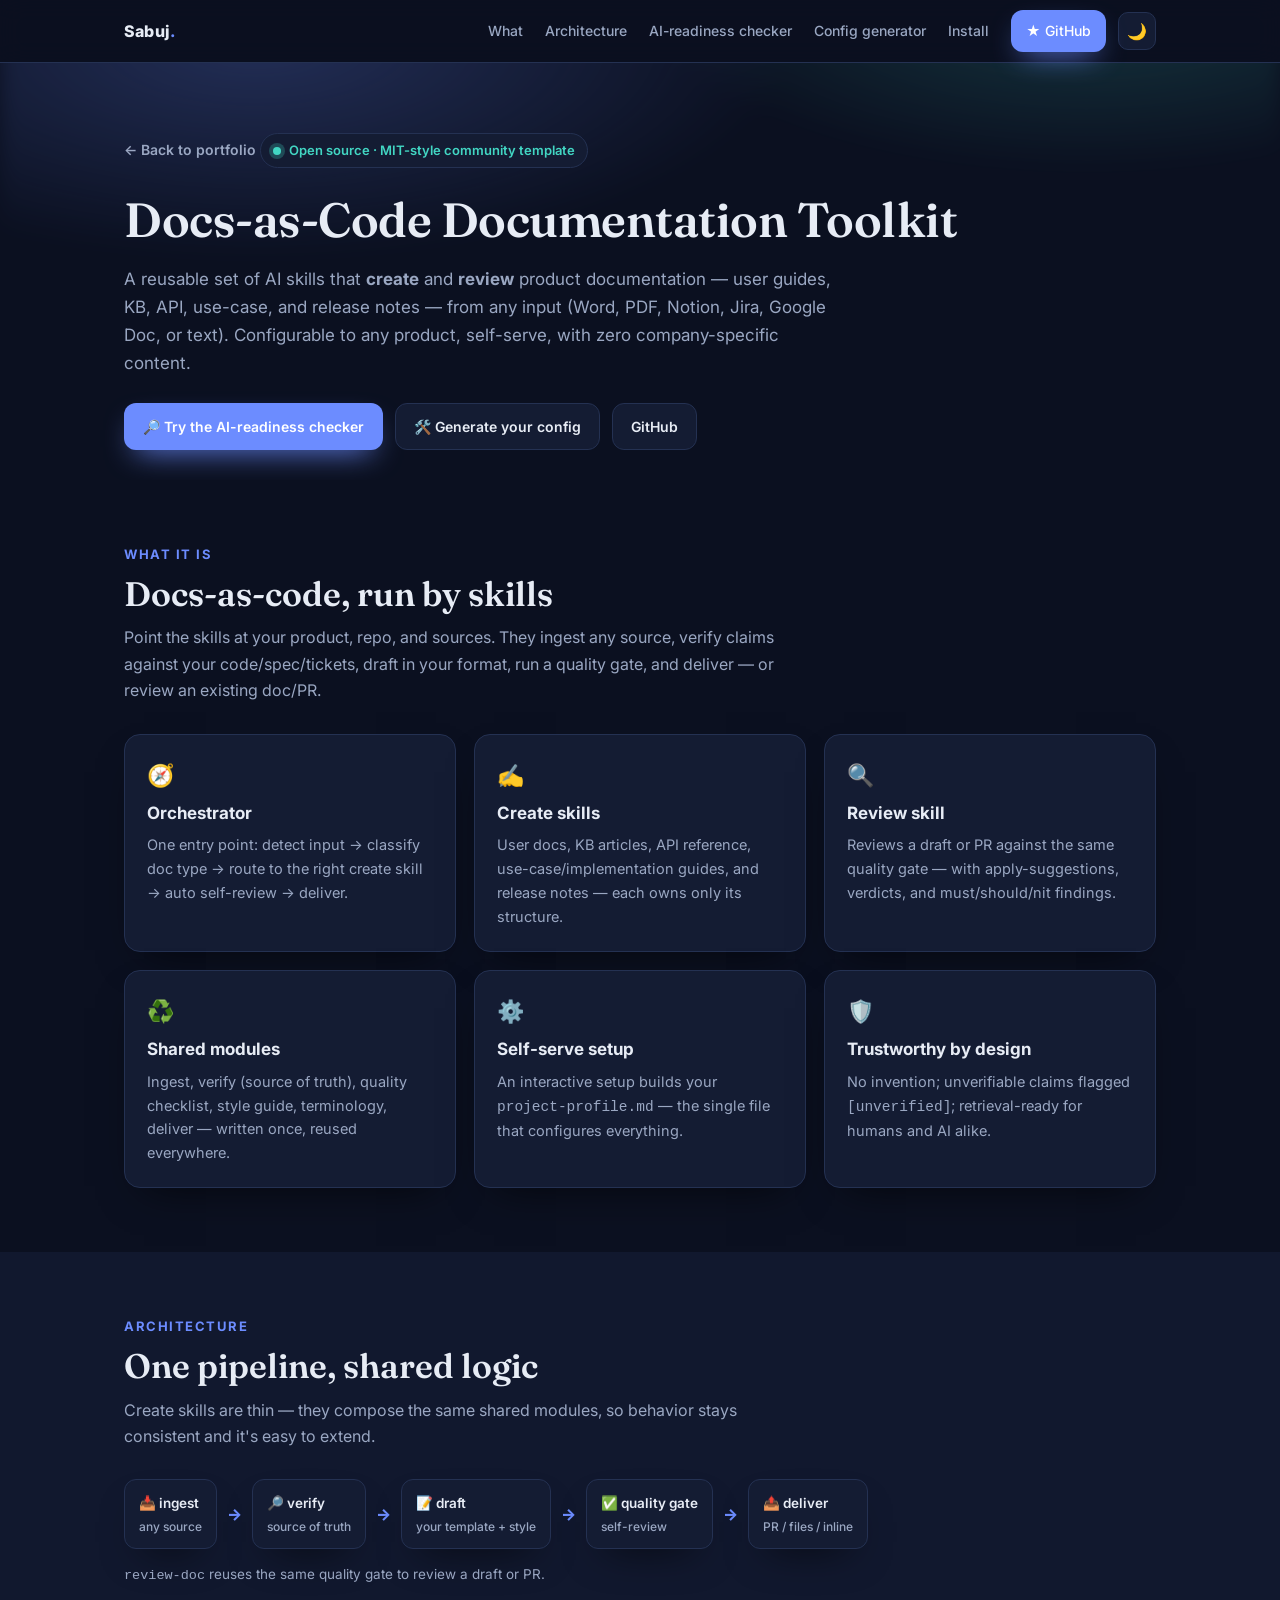
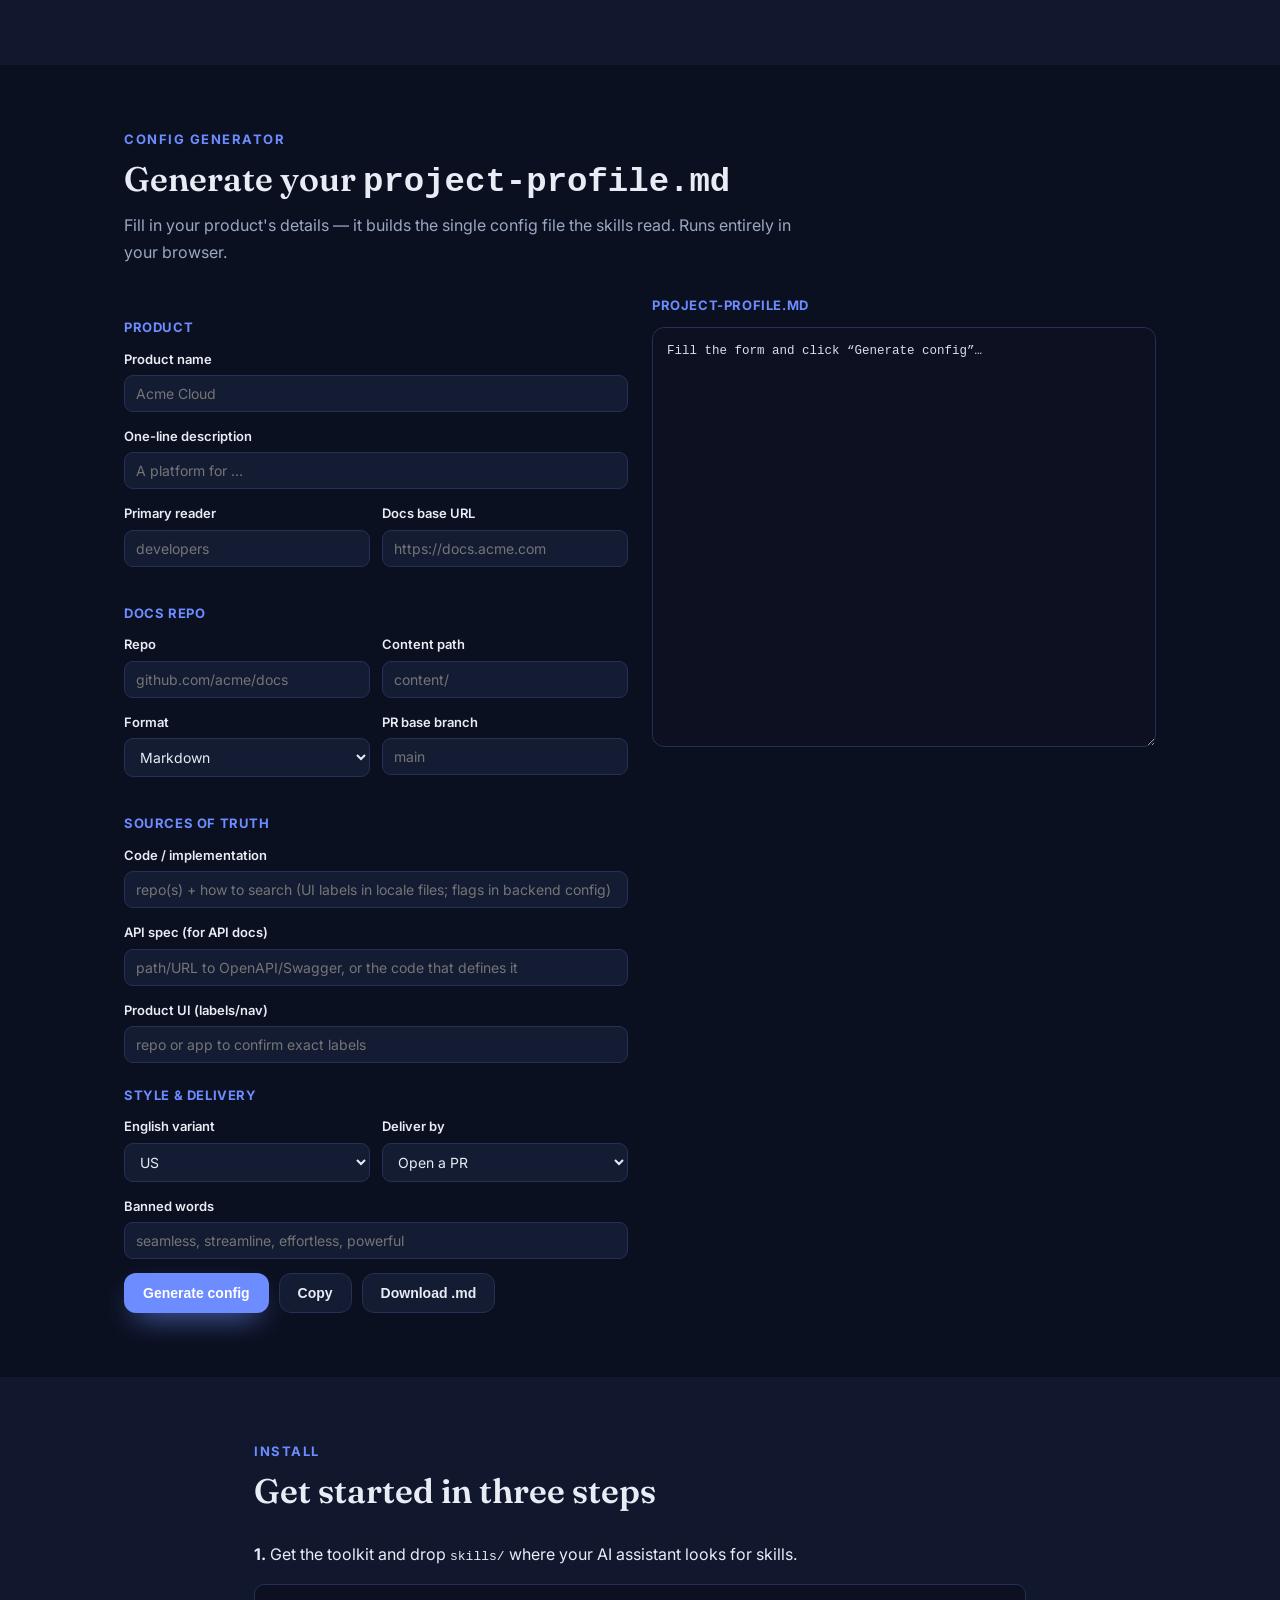
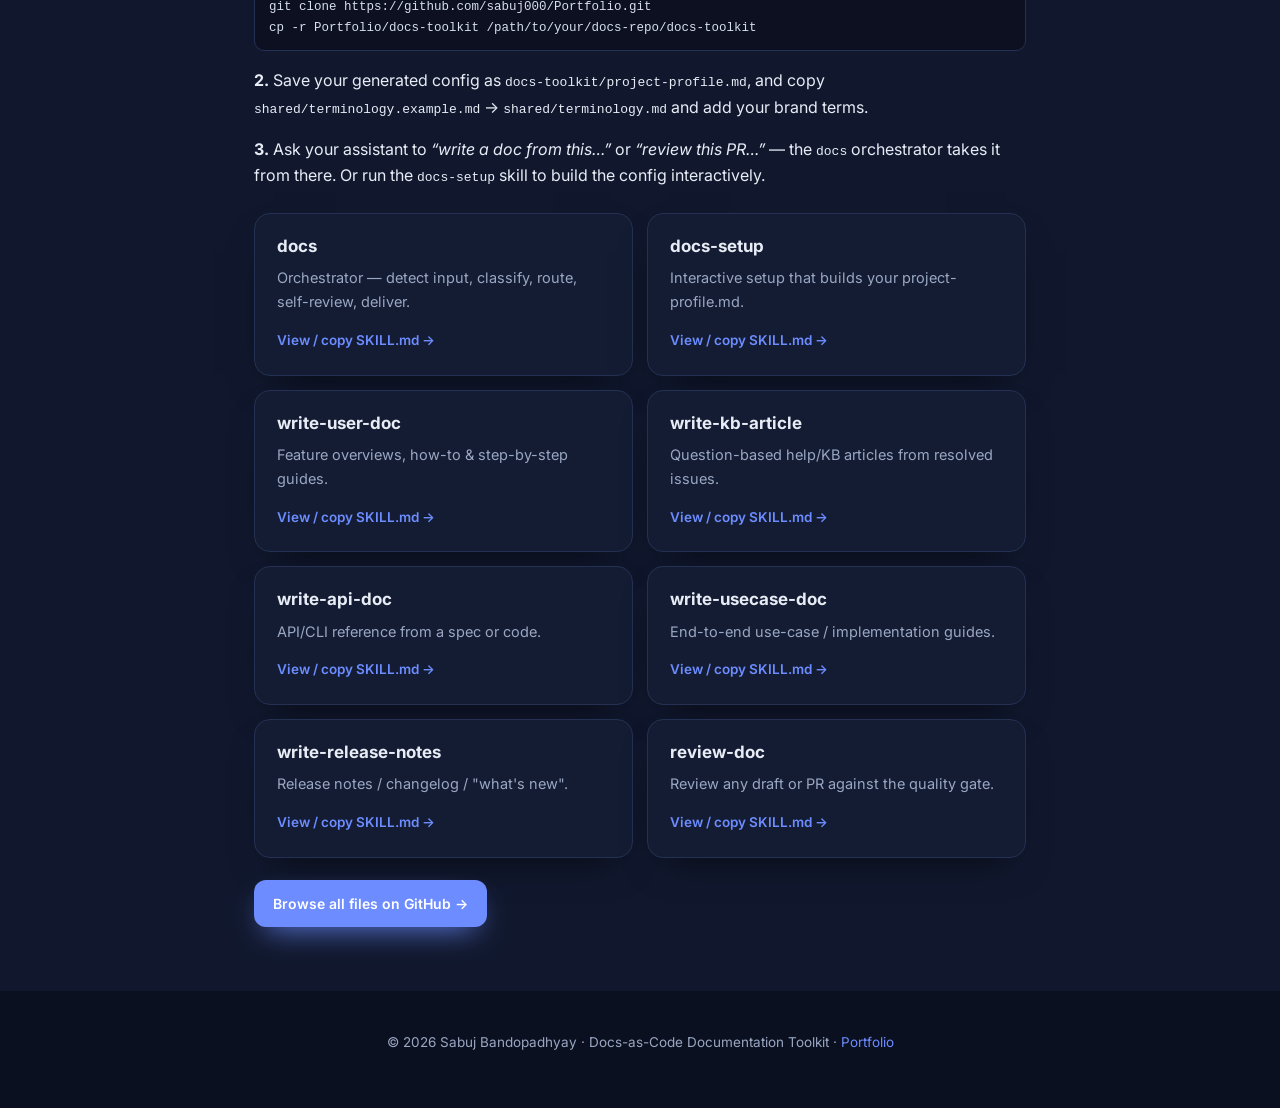
==== docs-toolkit/index.html @ fc9f5def "Add Docs AI-Readiness (AEO) checker to the toolkit New client-side tool (docs-toolkit/aeo-check.html" ====
<!doctype html>
<html lang="en" data-theme="dark">
<head>
<meta charset="utf-8">
<meta name="viewport" content="width=device-width, initial-scale=1">
<title>Docs-as-Code Toolkit</title>
<meta name="description" content="A reusable, self-serve set of AI skills to create and review product documentation from any input. Generate your config and get started.">
<link rel="preconnect" href="https://fonts.googleapis.com">
<link rel="preconnect" href="https://fonts.gstatic.com" crossorigin>
<link href="https://fonts.googleapis.com/css2?family=Inter:wght@400;500;600;700;800&family=Fraunces:opsz,wght@9..144,500;9..144,600&display=swap" rel="stylesheet">
<link rel="stylesheet" href="../styles.css">
<style>
  .tk-hero{padding:70px 0 30px; position:relative; overflow:hidden}
  .flow{display:flex; flex-wrap:wrap; gap:10px; align-items:stretch; margin-top:10px}
  .flow .node{background:var(--card); border:1px solid var(--line); border-radius:12px; padding:12px 14px;
    font-size:13.5px; font-weight:600; color:var(--text); box-shadow:var(--shadow)}
  .flow .node small{display:block; color:var(--muted); font-weight:500; margin-top:2px; font-size:12px}
  .flow .arrow{align-self:center; color:var(--brand); font-weight:800}
  .gen{display:grid; grid-template-columns:1fr 1fr; gap:24px}
  @media(max-width:860px){ .gen{grid-template-columns:1fr} }
  .field{margin-bottom:14px}
  .field label{display:block; font-size:13px; font-weight:600; margin-bottom:5px}
  .field input, .field select, .field textarea{width:100%; background:var(--card); color:var(--text);
    border:1px solid var(--line); border-radius:9px; padding:9px 11px; font-family:inherit; font-size:14px}
  .field input:focus, .field select:focus, .field textarea:focus{outline:none; border-color:var(--brand)}
  .field .hint{color:var(--muted); font-size:12px; margin-top:3px}
  .field-row{display:grid; grid-template-columns:1fr 1fr; gap:12px}
  @media(max-width:560px){ .field-row{grid-template-columns:1fr} }
  .out-wrap{position:sticky; top:78px}
  .out{width:100%; min-height:420px; background:#0c1020; color:#d6deef; border:1px solid var(--line);
    border-radius:12px; padding:14px; font-family:ui-monospace,SFMono-Regular,Menlo,monospace; font-size:12.5px;
    line-height:1.5; white-space:pre; overflow:auto}
  [data-theme="light"] .out{background:#0d1224; color:#e7ecf5}
  .grp-title{font-weight:700; font-size:13px; text-transform:uppercase; letter-spacing:.6px;
    color:var(--brand); margin:22px 0 10px}
  .skill-list{display:grid; grid-template-columns:repeat(2,1fr); gap:14px}
  @media(max-width:760px){ .skill-list{grid-template-columns:1fr} }
  .copyrow{display:flex; gap:10px; flex-wrap:wrap; margin-top:12px}
  pre.code{background:#0c1020; color:#d6deef; border:1px solid var(--line); border-radius:10px;
    padding:12px 14px; overflow:auto; font-size:12.5px}
  .skill-list .card{display:flex; flex-direction:column}
  .skill-list .card .view{margin-top:auto; padding-top:12px}
  .view a{font-weight:600; font-size:13.5px; color:var(--brand); cursor:pointer}
  .sv-overlay{position:fixed; inset:0; z-index:80; display:none; padding:5vh 16px;
    background:color-mix(in srgb,#05070f 62%,transparent); backdrop-filter:blur(6px)}
  .sv-overlay.open{display:block}
  .sv-modal{max-width:820px; margin:0 auto; background:var(--card); border:1px solid var(--line);
    border-radius:16px; box-shadow:var(--shadow); max-height:90vh; display:flex; flex-direction:column; overflow:hidden}
  .sv-top{display:flex; align-items:center; gap:12px; padding:14px 18px; border-bottom:1px solid var(--line)}
  .sv-top h3{margin:0; font-size:16px; flex:1}
  .sv-body{overflow:auto; padding:0}
  .sv-body pre{margin:0; padding:18px; font-family:ui-monospace,SFMono-Regular,Menlo,monospace;
    font-size:12.5px; line-height:1.5; white-space:pre-wrap; color:var(--text)}
  .sv-esc{cursor:pointer; border:1px solid var(--line); background:var(--bg-soft); color:var(--text);
    border-radius:8px; padding:5px 10px; font-size:12px}
</style>
</head>
<body>

<nav>
  <div class="wrap nav-inner">
    <a class="brand" href="../index.html">Sabuj<span>.</span></a>
    <div class="nav-right">
      <div class="nav-links" id="navLinks">
        <a href="#what">What</a>
        <a href="#architecture">Architecture</a>
        <a href="aeo-check.html">AI-readiness checker</a>
        <a href="#generator">Config generator</a>
        <a href="#install">Install</a>
        <a class="cta btn primary" href="https://github.com/sabuj000/Portfolio/tree/main/docs-toolkit" target="_blank" rel="noopener" style="padding:8px 14px">★ GitHub</a>
      </div>
      <button class="toggle" id="themeBtn" aria-label="Toggle theme">🌙</button>
      <button class="toggle hamburger" id="menuBtn" aria-label="Open menu">☰</button>
    </div>
  </div>
</nav>

<header class="tk-hero">
  <div class="hero-glow"></div>
  <div class="wrap hero-inner">
    <a class="back-link" href="../work.html">← Back to portfolio</a>
    <span class="eyebrow"><span class="dot"></span> Open source · MIT-style community template</span>
    <h1 class="name serif" style="font-size:clamp(30px,5vw,48px)">Docs-as-Code Documentation Toolkit</h1>
    <p class="tagline" style="max-width:720px">A reusable set of AI skills that <b>create</b> and <b>review</b> product
      documentation — user guides, KB, API, use-case, and release notes — from any input (Word, PDF, Notion, Jira,
      Google Doc, or text). Configurable to any product, self-serve, with zero company-specific content.</p>
    <div class="cta-row">
      <a class="btn primary" href="aeo-check.html">🔎 Try the AI-readiness checker</a>
      <a class="btn ghost" href="#generator">🛠️ Generate your config</a>
      <a class="btn ghost" href="https://github.com/sabuj000/Portfolio/tree/main/docs-toolkit" target="_blank" rel="noopener">GitHub</a>
    </div>
  </div>
</header>

<!-- WHAT -->
<section id="what">
  <div class="wrap">
    <div class="sec-head reveal"><div class="kicker">What it is</div>
      <h2 class="serif">Docs-as-code, run by skills</h2>
      <p>Point the skills at your product, repo, and sources. They ingest any source, verify claims against your
      code/spec/tickets, draft in your format, run a quality gate, and deliver — or review an existing doc/PR.</p>
    </div>
    <div class="grid g-3">
      <div class="card reveal"><div class="ico">🧭</div><h3>Orchestrator</h3><p>One entry point: detect input → classify doc type → route to the right create skill → auto self-review → deliver.</p></div>
      <div class="card reveal"><div class="ico">✍️</div><h3>Create skills</h3><p>User docs, KB articles, API reference, use-case/implementation guides, and release notes — each owns only its structure.</p></div>
      <div class="card reveal"><div class="ico">🔍</div><h3>Review skill</h3><p>Reviews a draft or PR against the same quality gate — with apply-suggestions, verdicts, and must/should/nit findings.</p></div>
      <div class="card reveal"><div class="ico">♻️</div><h3>Shared modules</h3><p>Ingest, verify (source of truth), quality checklist, style guide, terminology, deliver — written once, reused everywhere.</p></div>
      <div class="card reveal"><div class="ico">⚙️</div><h3>Self-serve setup</h3><p>An interactive setup builds your <code>project-profile.md</code> — the single file that configures everything.</p></div>
      <div class="card reveal"><div class="ico">🛡️</div><h3>Trustworthy by design</h3><p>No invention; unverifiable claims flagged <code>[unverified]</code>; retrieval-ready for humans and AI alike.</p></div>
    </div>
  </div>
</section>

<!-- ARCHITECTURE -->
<section id="architecture" style="background:var(--bg-soft)">
  <div class="wrap">
    <div class="sec-head reveal"><div class="kicker">Architecture</div>
      <h2 class="serif">One pipeline, shared logic</h2>
      <p>Create skills are thin — they compose the same shared modules, so behavior stays consistent and it's easy to extend.</p>
    </div>
    <div class="flow reveal">
      <div class="node">📥 ingest<small>any source</small></div><div class="arrow">→</div>
      <div class="node">🔎 verify<small>source of truth</small></div><div class="arrow">→</div>
      <div class="node">📝 draft<small>your template + style</small></div><div class="arrow">→</div>
      <div class="node">✅ quality gate<small>self-review</small></div><div class="arrow">→</div>
      <div class="node">📤 deliver<small>PR / files / inline</small></div>
    </div>
    <p class="hint" style="color:var(--muted); margin-top:14px; font-size:13.5px"><code>review-doc</code> reuses the same quality gate to review a draft or PR.</p>
  </div>
</section>

<!-- GENERATOR -->
<section id="generator">
  <div class="wrap">
    <div class="sec-head reveal"><div class="kicker">Config generator</div>
      <h2 class="serif">Generate your <code>project-profile.md</code></h2>
      <p>Fill in your product's details — it builds the single config file the skills read. Runs entirely in your browser.</p>
    </div>
    <div class="gen">
      <div class="reveal">
        <div class="grp-title">Product</div>
        <div class="field"><label>Product name</label><input id="f_product" placeholder="Acme Cloud"></div>
        <div class="field"><label>One-line description</label><input id="f_desc" placeholder="A platform for …"></div>
        <div class="field-row">
          <div class="field"><label>Primary reader</label><input id="f_reader" placeholder="developers"></div>
          <div class="field"><label>Docs base URL</label><input id="f_docsurl" placeholder="https://docs.acme.com"></div>
        </div>

        <div class="grp-title">Docs repo</div>
        <div class="field-row">
          <div class="field"><label>Repo</label><input id="f_repo" placeholder="github.com/acme/docs"></div>
          <div class="field"><label>Content path</label><input id="f_content" placeholder="content/"></div>
        </div>
        <div class="field-row">
          <div class="field"><label>Format</label><select id="f_format"><option>Markdown</option><option>MDX</option><option>AsciiDoc</option></select></div>
          <div class="field"><label>PR base branch</label><input id="f_branch" placeholder="main"></div>
        </div>

        <div class="grp-title">Sources of truth</div>
        <div class="field"><label>Code / implementation</label><input id="f_code" placeholder="repo(s) + how to search (UI labels in locale files; flags in backend config)"></div>
        <div class="field"><label>API spec (for API docs)</label><input id="f_spec" placeholder="path/URL to OpenAPI/Swagger, or the code that defines it"></div>
        <div class="field"><label>Product UI (labels/nav)</label><input id="f_ui" placeholder="repo or app to confirm exact labels"></div>

        <div class="grp-title">Style & delivery</div>
        <div class="field-row">
          <div class="field"><label>English variant</label><select id="f_eng"><option>US</option><option>UK</option></select></div>
          <div class="field"><label>Deliver by</label><select id="f_deliver"><option>Open a PR</option><option>Downloadable files</option><option>Inline in chat</option></select></div>
        </div>
        <div class="field"><label>Banned words</label><input id="f_banned" placeholder="seamless, streamline, effortless, powerful"></div>
        <div class="copyrow">
          <button class="btn primary" id="genBtn">Generate config</button>
          <button class="btn ghost" id="copyBtn">Copy</button>
          <button class="btn ghost" id="dlBtn">Download .md</button>
        </div>
      </div>
      <div class="reveal">
        <div class="out-wrap">
          <div class="grp-title" style="margin-top:0">project-profile.md</div>
          <textarea class="out" id="out" spellcheck="false" readonly>Fill the form and click “Generate config”…</textarea>
        </div>
      </div>
    </div>
  </div>
</section>

<!-- INSTALL -->
<section id="install" style="background:var(--bg-soft)">
  <div class="wrap" style="max-width:820px">
    <div class="sec-head reveal"><div class="kicker">Install</div>
      <h2 class="serif">Get started in three steps</h2>
    </div>
    <div class="reveal">
      <p><b>1.</b> Get the toolkit and drop <code>skills/</code> where your AI assistant looks for skills.</p>
      <pre class="code">git clone https://github.com/sabuj000/Portfolio.git
cp -r Portfolio/docs-toolkit /path/to/your/docs-repo/docs-toolkit</pre>
      <p><b>2.</b> Save your generated config as <code>docs-toolkit/project-profile.md</code>, and copy
      <code>shared/terminology.example.md</code> → <code>shared/terminology.md</code> and add your brand terms.</p>
      <p><b>3.</b> Ask your assistant to <i>“write a doc from this…”</i> or <i>“review this PR…”</i> — the
      <code>docs</code> orchestrator takes it from there. Or run the <code>docs-setup</code> skill to build the config interactively.</p>
    </div>
    <div class="skill-list reveal" style="margin-top:24px">
      <div class="card"><h3>docs</h3><p>Orchestrator — detect input, classify, route, self-review, deliver.</p><div class="view"><a data-file="skills/docs/SKILL.md" data-name="docs">View / copy SKILL.md →</a></div></div>
      <div class="card"><h3>docs-setup</h3><p>Interactive setup that builds your project-profile.md.</p><div class="view"><a data-file="setup/SKILL.md" data-name="docs-setup">View / copy SKILL.md →</a></div></div>
      <div class="card"><h3>write-user-doc</h3><p>Feature overviews, how-to & step-by-step guides.</p><div class="view"><a data-file="skills/write-user-doc/SKILL.md" data-name="write-user-doc">View / copy SKILL.md →</a></div></div>
      <div class="card"><h3>write-kb-article</h3><p>Question-based help/KB articles from resolved issues.</p><div class="view"><a data-file="skills/write-kb-article/SKILL.md" data-name="write-kb-article">View / copy SKILL.md →</a></div></div>
      <div class="card"><h3>write-api-doc</h3><p>API/CLI reference from a spec or code.</p><div class="view"><a data-file="skills/write-api-doc/SKILL.md" data-name="write-api-doc">View / copy SKILL.md →</a></div></div>
      <div class="card"><h3>write-usecase-doc</h3><p>End-to-end use-case / implementation guides.</p><div class="view"><a data-file="skills/write-usecase-doc/SKILL.md" data-name="write-usecase-doc">View / copy SKILL.md →</a></div></div>
      <div class="card"><h3>write-release-notes</h3><p>Release notes / changelog / "what's new".</p><div class="view"><a data-file="skills/write-release-notes/SKILL.md" data-name="write-release-notes">View / copy SKILL.md →</a></div></div>
      <div class="card"><h3>review-doc</h3><p>Review any draft or PR against the quality gate.</p><div class="view"><a data-file="skills/review-doc/SKILL.md" data-name="review-doc">View / copy SKILL.md →</a></div></div>
    </div>
    <div class="cta-row reveal" style="margin-top:22px">
      <a class="btn primary" href="https://github.com/sabuj000/Portfolio/tree/main/docs-toolkit" target="_blank" rel="noopener">Browse all files on GitHub →</a>
    </div>
  </div>
</section>

<footer>
  <div class="wrap">© <span id="yr"></span> Sabuj Bandopadhyay · Docs-as-Code Documentation Toolkit · <a href="../index.html">Portfolio</a></div>
</footer>

<div class="sv-overlay" id="svOverlay">
  <div class="sv-modal" role="dialog" aria-label="Skill viewer">
    <div class="sv-top">
      <h3 id="svTitle">SKILL.md</h3>
      <button class="btn ghost" id="svCopy" style="padding:6px 12px">Copy</button>
      <a class="btn ghost" id="svGh" target="_blank" rel="noopener" style="padding:6px 12px">GitHub ↗</a>
      <button class="sv-esc" id="svClose">Esc</button>
    </div>
    <div class="sv-body"><pre id="svBody">Loading…</pre></div>
  </div>
</div>

<script>
  // theme
  const root=document.documentElement, tb=document.getElementById('themeBtn');
  const saved=localStorage.getItem('theme'); if(saved) root.setAttribute('data-theme',saved);
  const setIcon=()=>tb.textContent = root.getAttribute('data-theme')==='dark'?'🌙':'☀️'; setIcon();
  tb.addEventListener('click',()=>{ const t=root.getAttribute('data-theme')==='dark'?'light':'dark';
    root.setAttribute('data-theme',t); localStorage.setItem('theme',t); setIcon(); });
  // mobile menu
  const mb=document.getElementById('menuBtn'), nl=document.getElementById('navLinks');
  mb.addEventListener('click',()=>{ const o=nl.classList.toggle('open'); mb.textContent=o?'✕':'☰'; });
  nl.querySelectorAll('a').forEach(a=>a.addEventListener('click',()=>{ nl.classList.remove('open'); mb.textContent='☰'; }));
  document.getElementById('yr').textContent=new Date().getFullYear();
  // reveal
  const io=new IntersectionObserver(es=>es.forEach(e=>{ if(e.isIntersecting){e.target.classList.add('in'); io.unobserve(e.target);} }),{threshold:.1});
  document.querySelectorAll('.reveal').forEach(el=>io.observe(el));

  // config generator
  const val=id=>document.getElementById(id).value.trim();
  const or=(v,d)=>v?v:d;
  function build(){
    const fmt=val('f_format');
    const compBlock = fmt==='Markdown'
      ? '- **Format:** plain Markdown (no components)\n'
      : '- **Format:** '+fmt+' with components\n- **Frontmatter fields (exact names + format):** `<e.g. title; description; keywords (comma string); draft (bool)>`\n- **Component mapping:** `<Note/Warning/Table/Image/Tabs → your components; fallbacks for review copies>`\n- **Comment syntax:** `<e.g. {/* */}; never HTML comments>`\n';
    return `# Project Profile

## Product & audience
- **Product name:** ${or(val('f_product'),'<Your Product>')}
- **One-line description:** ${or(val('f_desc'),'<...>')}
- **Primary reader:** ${or(val('f_reader'),'<developers | admins | non-technical users>')}
- **Docs base URL:** ${or(val('f_docsurl'),'<https://docs.yourproduct.com>')}

## Docs repository (docs-as-code)
- **Repo:** ${or(val('f_repo'),'<git URL or path>')}  ·  **Content path:** ${or(val('f_content'),'<docs/ or content/>')}
- **Format:** ${fmt}  ·  **PR base branch:** ${or(val('f_branch'),'main')}
- **Link & asset rules:** <how internal links and image paths are written; any build link-allowlist>

## Sources of truth ("second SME")
- **Primary (originates the doc):** <the ticket/spec/SME text supplied per request>
- **Code / implementation:** ${or(val('f_code'),'<repo(s) + how to search them>')}
- **API spec (API docs):** ${or(val('f_spec'),'<OpenAPI/Swagger path or URL, or the code that defines it>')}
- **Product UI (labels/nav):** ${or(val('f_ui'),'<repo or app to confirm exact labels>')}

## Components & frontmatter
${compBlock}
## House style
- **Base style guide:** shared/style-guide.md (Microsoft Writing Style Guide by default)
- **English variant:** ${val('f_eng')}
- **Terminology file:** shared/terminology.md
- **Banned words:** ${or(val('f_banned'),'<seamless, streamline, effortless, powerful>')}

## Delivery
- **Deliver by:** ${val('f_deliver')}
- **PR conventions:** <branch naming, commit format, PR description block>
- **Review model:** <who reviews; what "done" means>

## Guardrails
- Never publish customer names, emails, phone numbers, or record IDs.
- Never put internal ticket IDs, raw ticket quotes, or repo paths in the body.
- Generalize ticket-specific amounts/dates unless they are product constants.
`;
  }
  const out=document.getElementById('out');
  document.getElementById('genBtn').addEventListener('click',()=>{ out.value=build(); out.scrollTop=0; });
  document.getElementById('copyBtn').addEventListener('click',async()=>{
    if(!out.value || out.value.startsWith('Fill the form')) out.value=build();
    try{ await navigator.clipboard.writeText(out.value); const b=document.getElementById('copyBtn'); const t=b.textContent; b.textContent='Copied ✓'; setTimeout(()=>b.textContent=t,1400);}catch(e){}
  });
  document.getElementById('dlBtn').addEventListener('click',()=>{
    if(!out.value || out.value.startsWith('Fill the form')) out.value=build();
    const blob=new Blob([out.value],{type:'text/markdown'}); const a=document.createElement('a');
    a.href=URL.createObjectURL(blob); a.download='project-profile.md'; a.click(); URL.revokeObjectURL(a.href);
  });

  // skill viewer
  const ov=document.getElementById('svOverlay'), svBody=document.getElementById('svBody'),
        svTitle=document.getElementById('svTitle'), svGh=document.getElementById('svGh');
  const GH='https://github.com/sabuj000/Portfolio/blob/main/docs-toolkit/';
  const closeSv=()=>ov.classList.remove('open');
  document.getElementById('svClose').addEventListener('click',closeSv);
  ov.addEventListener('click',e=>{ if(e.target===ov) closeSv(); });
  document.addEventListener('keydown',e=>{ if(e.key==='Escape') closeSv(); });
  document.getElementById('svCopy').addEventListener('click',async()=>{
    try{ await navigator.clipboard.writeText(svBody.textContent); const b=document.getElementById('svCopy');
      const t=b.textContent; b.textContent='Copied ✓'; setTimeout(()=>b.textContent=t,1400);}catch(e){}
  });
  document.querySelectorAll('.view a[data-file]').forEach(a=>{
    a.addEventListener('click',async()=>{
      const file=a.dataset.file, name=a.dataset.name;
      svTitle.textContent=name+' — SKILL.md';
      svGh.href=GH+file;
      svBody.textContent='Loading…';
      ov.classList.add('open');
      try{
        const r=await fetch(file); if(!r.ok) throw 0;
        svBody.textContent=await r.text();
      }catch(e){
        svBody.textContent='Preview can’t load local files here — open the file on GitHub (button above) '
          +'to read and copy it. On the live site this loads inline.';
      }
    });
  });
</script>
</body>
</html>
---- styles.css ----
:root{
  --bg:#0b1020; --bg-soft:#11182e; --card:#141c33;
  --line:#243152; --text:#e7ecf5; --muted:#9aa7c2;
  --brand:#6c8cff; --brand-2:#42d6c3; --accent:#ffb86b;
  --shadow:0 18px 40px -20px rgba(0,0,0,.7);
  --radius:16px; --maxw:1080px;
}
[data-theme="light"]{
  --bg:#f6f8fc; --bg-soft:#eef2f9; --card:#ffffff; --line:#e3e9f2;
  --text:#1a2238; --muted:#5b6b8c; --brand:#3d5afe; --brand-2:#0bb3a0;
  --accent:#e8821b; --shadow:0 18px 40px -24px rgba(40,60,120,.35);
}
*{box-sizing:border-box}
html{scroll-behavior:smooth}
body{
  margin:0; background:var(--bg); color:var(--text);
  font-family:'Inter',-apple-system,BlinkMacSystemFont,'Segoe UI',sans-serif;
  line-height:1.65; -webkit-font-smoothing:antialiased;
}
a{color:var(--brand); text-decoration:none}
a:hover{text-decoration:underline}
.wrap{max-width:var(--maxw); margin:0 auto; padding:0 24px}
h1,h2,h3{line-height:1.2}
.serif{font-family:'Fraunces',Georgia,serif; font-weight:600}

/* NAV */
#progress{position:fixed; top:0; left:0; height:3px; width:0; z-index:60;
  background:linear-gradient(90deg,var(--brand),var(--brand-2)); transition:width .1s linear}
nav{position:sticky; top:0; z-index:50; backdrop-filter:blur(12px);
  background:color-mix(in srgb, var(--bg) 82%, transparent);
  border-bottom:1px solid var(--line)}
.nav-inner{display:flex; align-items:center; justify-content:space-between; height:62px}
.brand{font-weight:800; letter-spacing:.2px; color:var(--text)}
.brand:hover{text-decoration:none}
.brand span{color:var(--brand)}
.nav-right{display:flex; align-items:center; gap:12px}
.nav-links{display:flex; gap:22px; align-items:center}
.nav-links a{color:var(--muted); font-size:14px; font-weight:500; position:relative}
.nav-links a:hover{color:var(--text); text-decoration:none}
.nav-links a.active{color:var(--text)}
.nav-links a:not(.cta).active::after{content:""; position:absolute; left:0; right:0; bottom:-6px;
  height:2px; border-radius:2px; background:var(--brand)}
.toggle{cursor:pointer; border:1px solid var(--line); background:var(--card);
  color:var(--text); width:38px; height:38px; border-radius:10px; font-size:16px;
  display:grid; place-items:center; transition:.2s}
.toggle:hover{border-color:var(--brand)}
.hamburger{display:none}
@media(max-width:820px){
  .hamburger{display:grid}
  .nav-links{position:fixed; top:62px; left:0; right:0; flex-direction:column; gap:0;
    align-items:stretch; background:var(--bg); border-bottom:1px solid var(--line);
    padding:8px 16px 16px; box-shadow:var(--shadow);
    transform:translateY(-12px); opacity:0; pointer-events:none; transition:.22s}
  .nav-links.open{transform:none; opacity:1; pointer-events:auto}
  .nav-links a{padding:13px 6px; font-size:16px; border-bottom:1px solid var(--line)}
  .nav-links a:not(.cta).active::after{display:none}
  .nav-links a.active{color:var(--brand)}
  .nav-links a.cta{margin-top:12px; text-align:center; border-bottom:none}
}

/* HERO */
header.hero{position:relative; overflow:hidden; padding:84px 0 64px}
.hero-glow{position:absolute; inset:-30% 0 auto 0; height:520px; z-index:0;
  background:radial-gradient(60% 60% at 20% 20%, color-mix(in srgb,var(--brand) 38%,transparent), transparent 70%),
             radial-gradient(50% 50% at 85% 10%, color-mix(in srgb,var(--brand-2) 32%,transparent), transparent 70%);
  filter:blur(10px); opacity:.65}
.hero-inner{position:relative; z-index:1}
.eyebrow{display:inline-flex; align-items:center; gap:8px; font-size:13px; font-weight:600;
  color:var(--brand-2); border:1px solid var(--line); background:var(--card);
  padding:6px 12px; border-radius:999px; margin-bottom:18px}
.dot{width:8px;height:8px;border-radius:50%;background:var(--brand-2);box-shadow:0 0 0 4px color-mix(in srgb,var(--brand-2) 25%,transparent)}
h1.name{font-size:clamp(34px,6vw,60px); margin:.1em 0 .15em; letter-spacing:-.5px}
.role{font-size:clamp(17px,2.4vw,22px); color:var(--text); font-weight:600}
.tagline{color:var(--muted); max-width:680px; margin:16px 0 26px; font-size:17px}
.pills{display:flex; flex-wrap:wrap; gap:10px; margin-bottom:26px}
.pill{font-size:13px; color:var(--muted); border:1px solid var(--line);
  background:var(--card); padding:6px 12px; border-radius:999px}
.cta-row{display:flex; flex-wrap:wrap; gap:12px}
.btn{display:inline-flex; align-items:center; gap:8px; padding:11px 18px; border-radius:12px;
  font-weight:600; font-size:14px; border:1px solid var(--line); transition:.2s}
.btn:hover{text-decoration:none; transform:translateY(-2px)}
.btn.primary{background:var(--brand); color:#fff; border-color:transparent;
  box-shadow:0 12px 30px -12px var(--brand)}
.btn.ghost{background:var(--card); color:var(--text)}

/* METRICS */
.metrics{display:grid; grid-template-columns:repeat(5,1fr); gap:14px; margin-top:46px}
.metric{background:var(--card); border:1px solid var(--line); border-radius:var(--radius);
  padding:20px 16px; text-align:center; box-shadow:var(--shadow)}
.metric .num{font-size:clamp(24px,3.4vw,34px); font-weight:800; color:var(--text);
  font-family:'Fraunces',serif}
.metric .lbl{font-size:12.5px; color:var(--muted); margin-top:6px; line-height:1.4}
@media(max-width:860px){ .metrics{grid-template-columns:repeat(2,1fr)} }

/* SECTIONS */
section{padding:64px 0}
.sec-head{margin-bottom:30px}
.kicker{color:var(--brand); font-weight:700; font-size:13px; letter-spacing:1.5px; text-transform:uppercase}
.sec-head h2{font-size:clamp(24px,3.5vw,34px); margin:8px 0 0}
.sec-head p{color:var(--muted); margin:10px 0 0; max-width:680px}
.lead{color:var(--muted); font-size:17px; max-width:760px}

.grid{display:grid; gap:18px}
.g-3{grid-template-columns:repeat(3,1fr)}
.g-2{grid-template-columns:repeat(2,1fr)}
@media(max-width:860px){ .g-3,.g-2{grid-template-columns:1fr} }

.card{background:var(--card); border:1px solid var(--line); border-radius:var(--radius);
  padding:22px; box-shadow:var(--shadow); transition:.25s}
.card:hover{transform:translateY(-4px); border-color:color-mix(in srgb,var(--brand) 50%,var(--line))}
.card .ico{font-size:22px; margin-bottom:10px}
.card h3{font-size:17px; margin:0 0 10px}
.card p{color:var(--muted); margin:0; font-size:14.5px}
.card .stat{color:var(--brand-2); font-weight:700; font-family:'Fraunces',serif}
.card .line{font-size:13.6px; margin:7px 0 0; line-height:1.5}
.card .line b{font-weight:700; letter-spacing:.3px; font-size:11px; text-transform:uppercase;
  display:inline-block; min-width:54px; color:var(--muted)}
.card .prob{color:var(--muted)}
.card .built{color:var(--text)}
.card .roi{color:var(--text)}
.card .roi b{color:var(--brand-2)}
.card .roi span{color:var(--brand-2); font-weight:600}

/* TIMELINE */
.timeline{position:relative; margin-top:10px; padding-left:28px}
.timeline::before{content:""; position:absolute; left:7px; top:6px; bottom:6px; width:2px;
  background:linear-gradient(var(--brand),var(--brand-2))}
.tl-item{position:relative; padding:0 0 26px 10px}
.tl-item::before{content:""; position:absolute; left:-28px; top:5px; width:16px; height:16px;
  border-radius:50%; background:var(--bg); border:3px solid var(--brand)}
.tl-item.cur::before{background:var(--brand); box-shadow:0 0 0 5px color-mix(in srgb,var(--brand) 25%,transparent)}
.tl-role{font-weight:700; font-size:16px}
.tl-meta{color:var(--brand-2); font-size:13px; font-weight:600; margin:2px 0 6px}
.tl-item p{color:var(--muted); margin:0; font-size:14.5px}

/* SKILLS */
.skillset{display:grid; grid-template-columns:repeat(2,1fr); gap:18px}
@media(max-width:860px){ .skillset{grid-template-columns:1fr} }
.skillcard h3{font-size:15px; margin:0 0 12px; color:var(--text)}
.chips{display:flex; flex-wrap:wrap; gap:8px}
.chip{font-size:13px; color:var(--text); background:var(--bg-soft);
  border:1px solid var(--line); padding:6px 11px; border-radius:8px}

/* FEATURED */
.work a.card{display:block; color:inherit}
.work a.card:hover{text-decoration:none}
.work .ext{color:var(--brand); font-size:13px; font-weight:600; margin-top:10px; display:inline-block}

/* CONTACT */
.contact{background:var(--card); border:1px solid var(--line); border-radius:24px;
  padding:44px; text-align:center; box-shadow:var(--shadow)}
.contact h2{font-size:clamp(24px,3.5vw,32px); margin:0 0 10px}
.contact p{color:var(--muted); max-width:520px; margin:0 auto 22px}

footer{padding:40px 0 60px; text-align:center; color:var(--muted); font-size:13.5px}

/* SECTION "READ MORE" LINK */
.more{display:inline-flex; align-items:center; gap:6px; margin-top:22px;
  font-weight:600; font-size:14px; color:var(--brand)}
.more::after{content:"→"; transition:transform .2s}
.more:hover{text-decoration:none}
.more:hover::after{transform:translateX(4px)}

/* DETAIL PAGES */
.detail-hero{position:relative; overflow:hidden; padding:54px 0 18px}
.back-link{display:inline-flex; align-items:center; gap:6px; color:var(--muted);
  font-size:14px; font-weight:600; margin-bottom:18px}
.back-link:hover{color:var(--brand); text-decoration:none}
.detail-hero h1{font-size:clamp(28px,5vw,44px); margin:8px 0 12px; letter-spacing:-.3px}
.detail-hero .lead{font-size:18px}
.detail-section{padding:34px 0 10px}
.prose{max-width:780px}
.prose p{color:var(--muted); font-size:16px; margin:0 0 16px}
.prose h3{font-size:21px; margin:34px 0 12px; color:var(--text)}
.prose h4{font-size:16px; margin:22px 0 6px; color:var(--text)}
.prose ul{color:var(--muted); padding-left:20px; margin:0 0 18px}
.prose li{margin:9px 0}
.prose strong{color:var(--text)}
.prose a{font-weight:600}
.detail-block{background:var(--card); border:1px solid var(--line); border-radius:var(--radius);
  padding:24px 26px; box-shadow:var(--shadow); margin-bottom:18px}
.detail-block h3{margin:0 0 8px; font-size:18px; color:var(--text)}
.detail-block .tag{display:inline-block; font-size:11px; font-weight:700; letter-spacing:.4px;
  text-transform:uppercase; color:var(--brand-2); margin-bottom:8px}
.detail-block p{color:var(--muted); margin:0 0 6px; font-size:15px}
.detail-block .kv{font-size:14.5px; margin:6px 0 0; color:var(--muted)}
.detail-block .kv b{color:var(--muted); text-transform:uppercase; font-size:11px;
  letter-spacing:.3px; display:inline-block; min-width:62px}
.detail-block .kv.roi span{color:var(--brand-2); font-weight:600}
.page-nav{display:flex; flex-wrap:wrap; gap:12px; justify-content:space-between;
  border-top:1px solid var(--line); margin-top:40px; padding-top:24px}

/* VIDEO GALLERY */
.video-grid{display:grid; grid-template-columns:repeat(2,1fr); gap:18px}
@media(max-width:760px){ .video-grid{grid-template-columns:1fr} }
.video-card{background:var(--card); border:1px solid var(--line); border-radius:var(--radius);
  overflow:hidden; box-shadow:var(--shadow)}
.video-embed{position:relative; width:100%; aspect-ratio:16/9; background:var(--bg-soft)}
.video-embed iframe{position:absolute; inset:0; width:100%; height:100%; border:0}
.video-meta{padding:14px 16px}
.video-meta h3{font-size:15px; margin:0 0 5px; color:var(--text)}
.video-meta a{font-size:13px; font-weight:600}

/* SEARCH */
.search-overlay{position:fixed; inset:0; z-index:80; display:none; padding:0 16px;
  background:color-mix(in srgb, #05070f 60%, transparent); backdrop-filter:blur(6px)}
.search-overlay.open{display:block}
.search-modal{max-width:640px; margin:9vh auto 0; background:var(--card); border:1px solid var(--line);
  border-radius:16px; box-shadow:var(--shadow); overflow:hidden}
.search-top{display:flex; align-items:center; gap:10px; padding:15px 18px; border-bottom:1px solid var(--line)}
.search-top .si{font-size:18px; color:var(--muted)}
.search-input{flex:1; background:transparent; border:0; outline:0; color:var(--text);
  font-size:17px; font-family:inherit}
.search-input::placeholder{color:var(--muted)}
.search-esc{font-size:11px; color:var(--muted); border:1px solid var(--line); border-radius:6px;
  padding:3px 7px; white-space:nowrap}
.search-results{max-height:62vh; overflow:auto; padding:8px}
.search-result{display:block; padding:11px 14px; border-radius:10px; color:inherit; cursor:pointer}
.search-result:hover, .search-result.sel{background:var(--bg-soft); text-decoration:none}
.search-result .r-page{font-size:10.5px; text-transform:uppercase; letter-spacing:.5px;
  color:var(--brand-2); font-weight:700}
.search-result .r-title{font-weight:600; font-size:15px; color:var(--text); margin:2px 0}
.search-result .r-snip{font-size:13px; color:var(--muted); line-height:1.45}
.search-empty{padding:26px 18px; text-align:center; color:var(--muted); font-size:14px}
.search-foot{padding:10px 16px; border-top:1px solid var(--line); font-size:12px; color:var(--muted);
  display:flex; gap:14px; flex-wrap:wrap}
.search-foot kbd{background:var(--bg-soft); border:1px solid var(--line); border-radius:5px;
  padding:1px 6px; font-size:11px; font-family:inherit}

/* reveal */
.reveal{opacity:0; transform:translateY(22px); transition:.7s cubic-bezier(.2,.7,.2,1)}
.reveal.in{opacity:1; transform:none}
@media (prefers-reduced-motion: reduce){ .reveal{opacity:1; transform:none; transition:none} html{scroll-behavior:auto} }
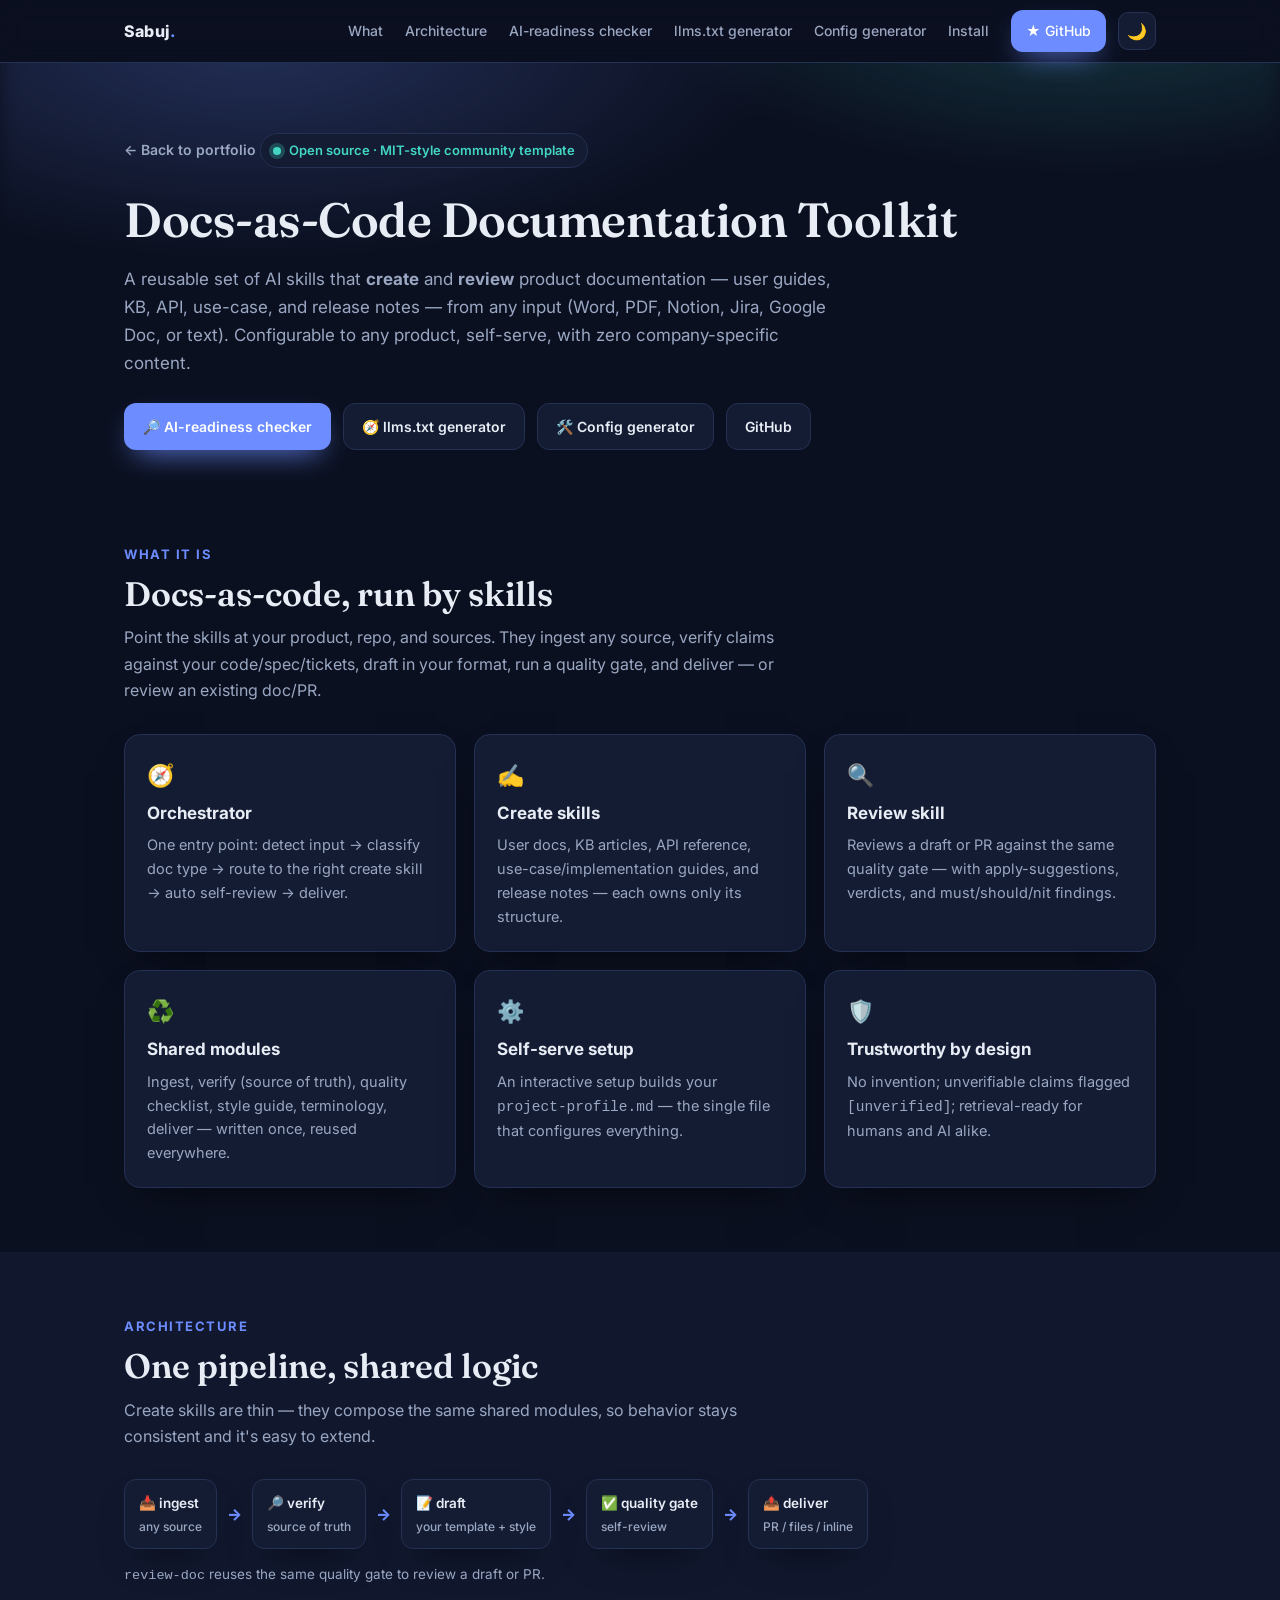
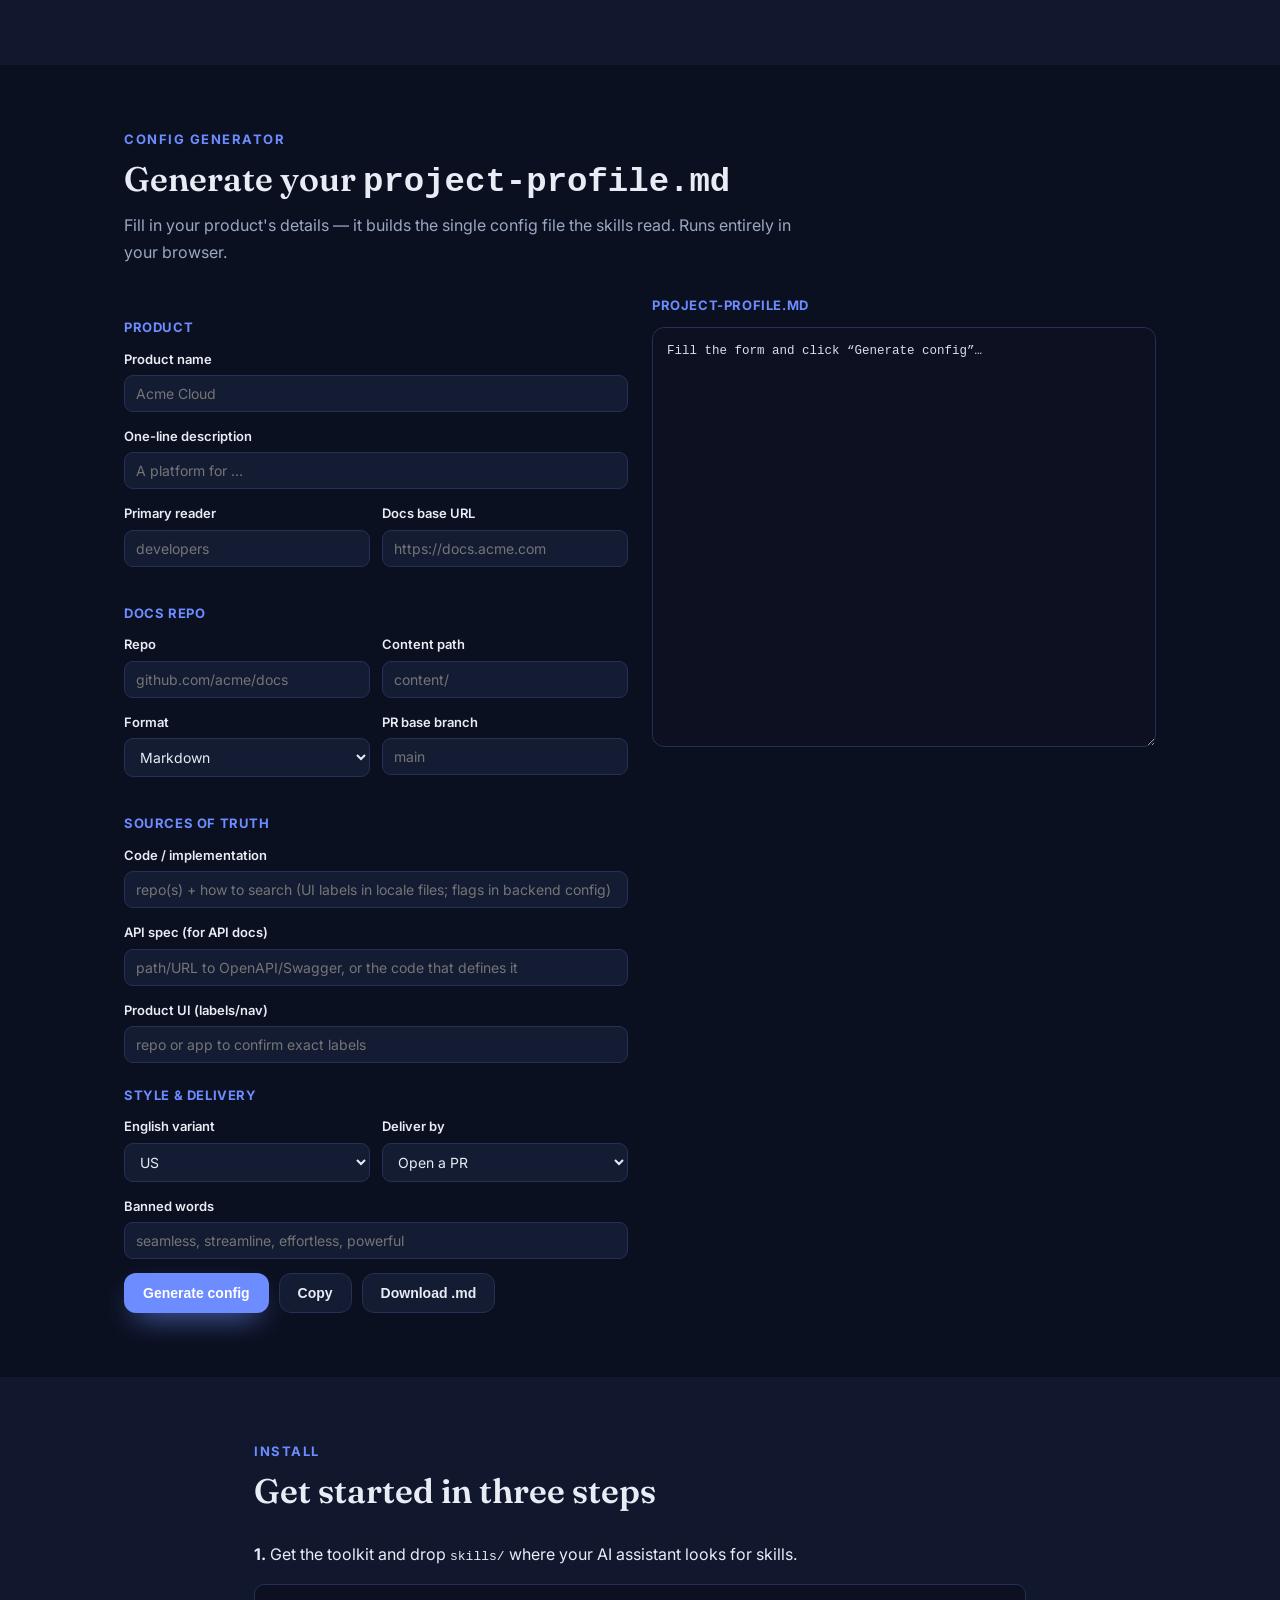
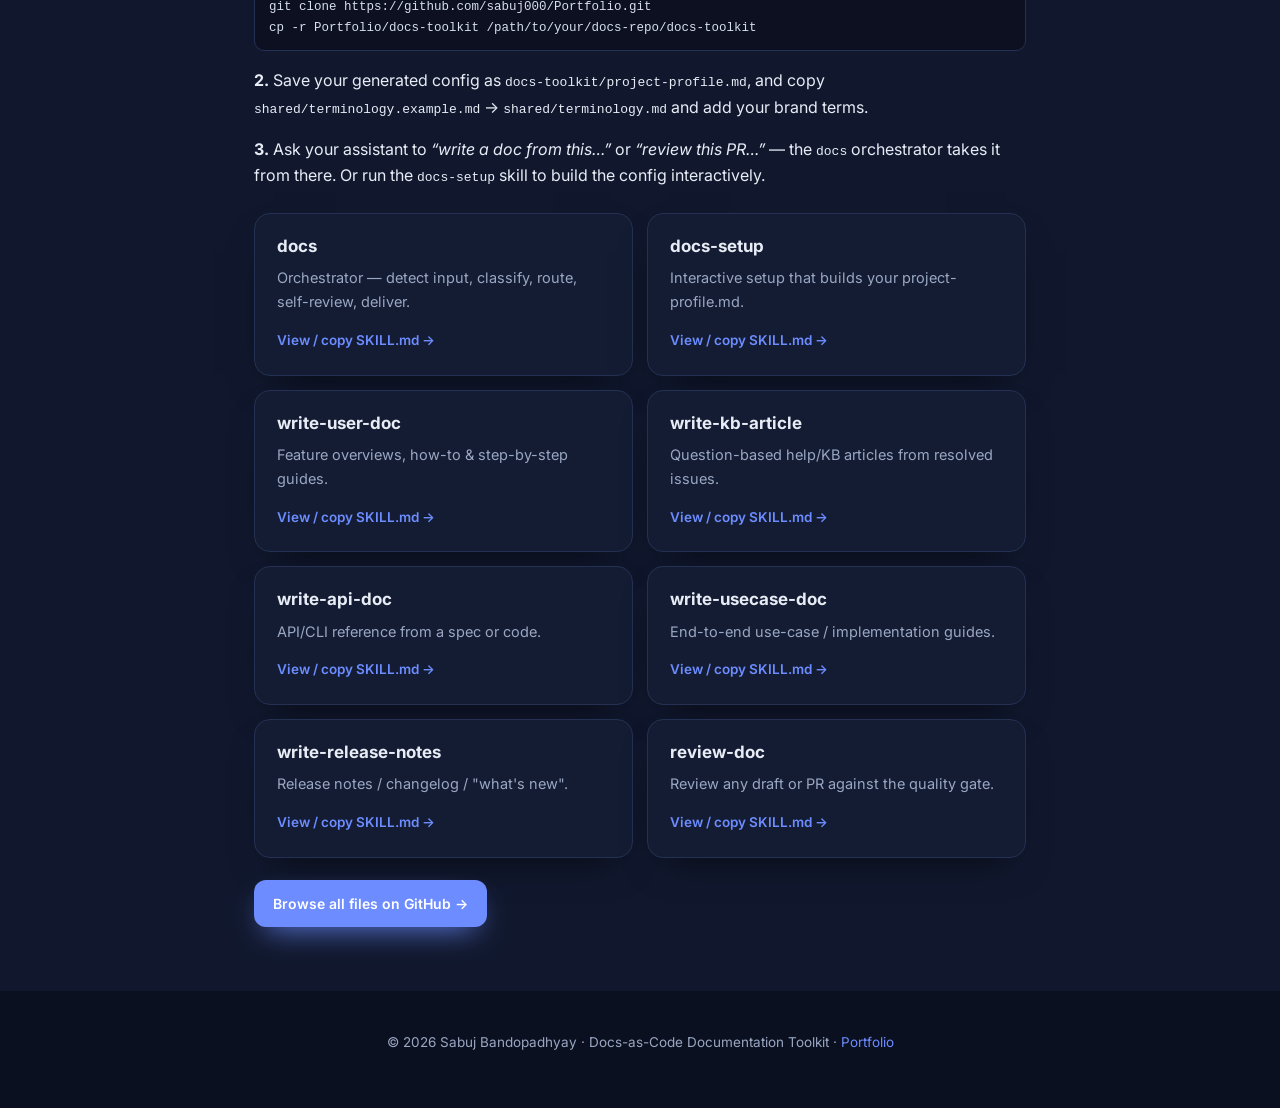
==== commit 0896a629: "Add llms.txt generator tool to the toolkit New client-side docs-toolkit/llms-generator.html: build a" ====
--- a/docs-toolkit/index.html
+++ b/docs-toolkit/index.html
@@ -65,6 +65,7 @@
         <a href="#what">What</a>
         <a href="#architecture">Architecture</a>
         <a href="aeo-check.html">AI-readiness checker</a>
+        <a href="llms-generator.html">llms.txt generator</a>
         <a href="#generator">Config generator</a>
         <a href="#install">Install</a>
         <a class="cta btn primary" href="https://github.com/sabuj000/Portfolio/tree/main/docs-toolkit" target="_blank" rel="noopener" style="padding:8px 14px">★ GitHub</a>
@@ -85,8 +86,9 @@
       documentation — user guides, KB, API, use-case, and release notes — from any input (Word, PDF, Notion, Jira,
       Google Doc, or text). Configurable to any product, self-serve, with zero company-specific content.</p>
     <div class="cta-row">
-      <a class="btn primary" href="aeo-check.html">🔎 Try the AI-readiness checker</a>
-      <a class="btn ghost" href="#generator">🛠️ Generate your config</a>
+      <a class="btn primary" href="aeo-check.html">🔎 AI-readiness checker</a>
+      <a class="btn ghost" href="llms-generator.html">🧭 llms.txt generator</a>
+      <a class="btn ghost" href="#generator">🛠️ Config generator</a>
       <a class="btn ghost" href="https://github.com/sabuj000/Portfolio/tree/main/docs-toolkit" target="_blank" rel="noopener">GitHub</a>
     </div>
   </div>
@@ -275,6 +277,12 @@
 
 ## Components & frontmatter
 ${compBlock}
+## Metadata for AI (precision + personalization)
+- **Frontmatter metadata fields to require:** description, type (concept/how-to/reference/tutorial), product, version, audience, keywords
+- **Structured data (schema):** <JSON-LD supported? which types: TechArticle / HowTo / FAQPage / APIReference>
+- **Personalization tags:** <audience/persona, sdk/language, plan/tier, region/locale>
+- **AI outputs (optional):** <publish llms.txt and/or .md versions of pages? where>
+
 ## House style
 - **Base style guide:** shared/style-guide.md (Microsoft Writing Style Guide by default)
 - **English variant:** ${val('f_eng')}
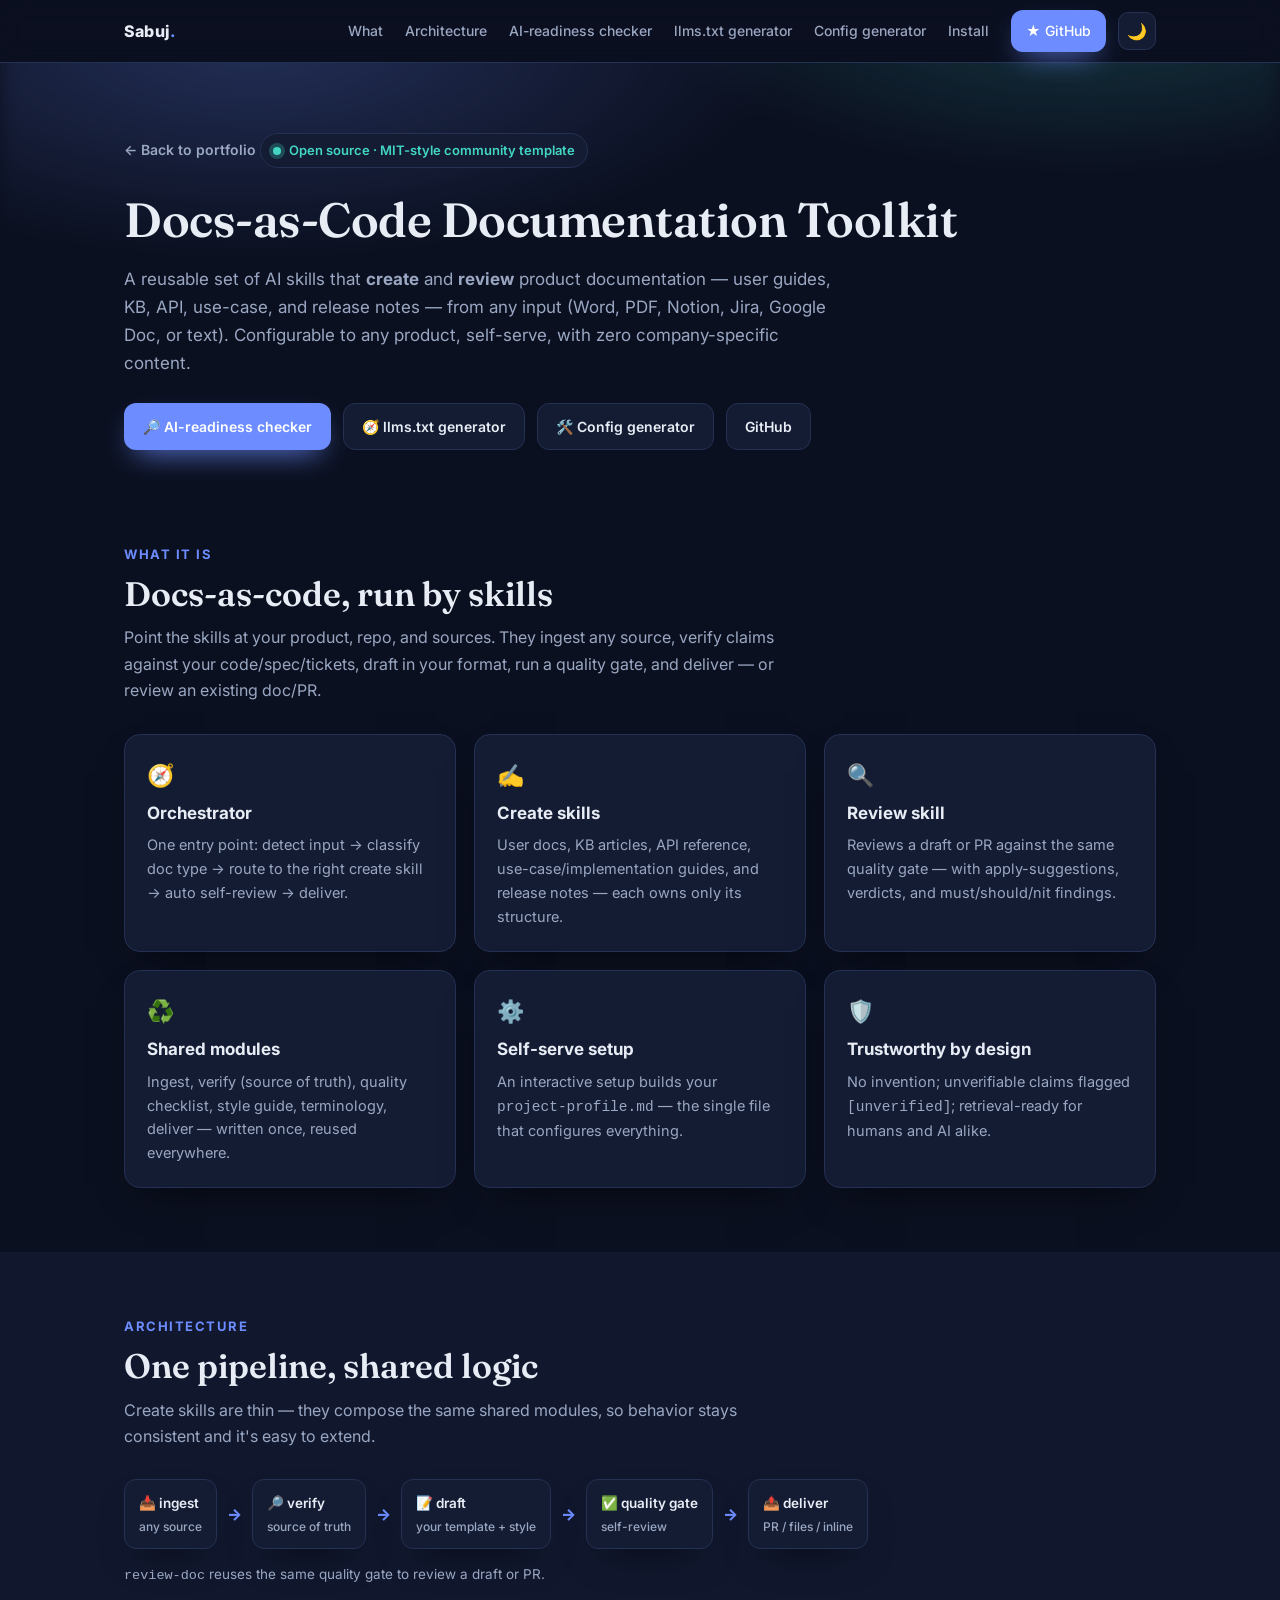
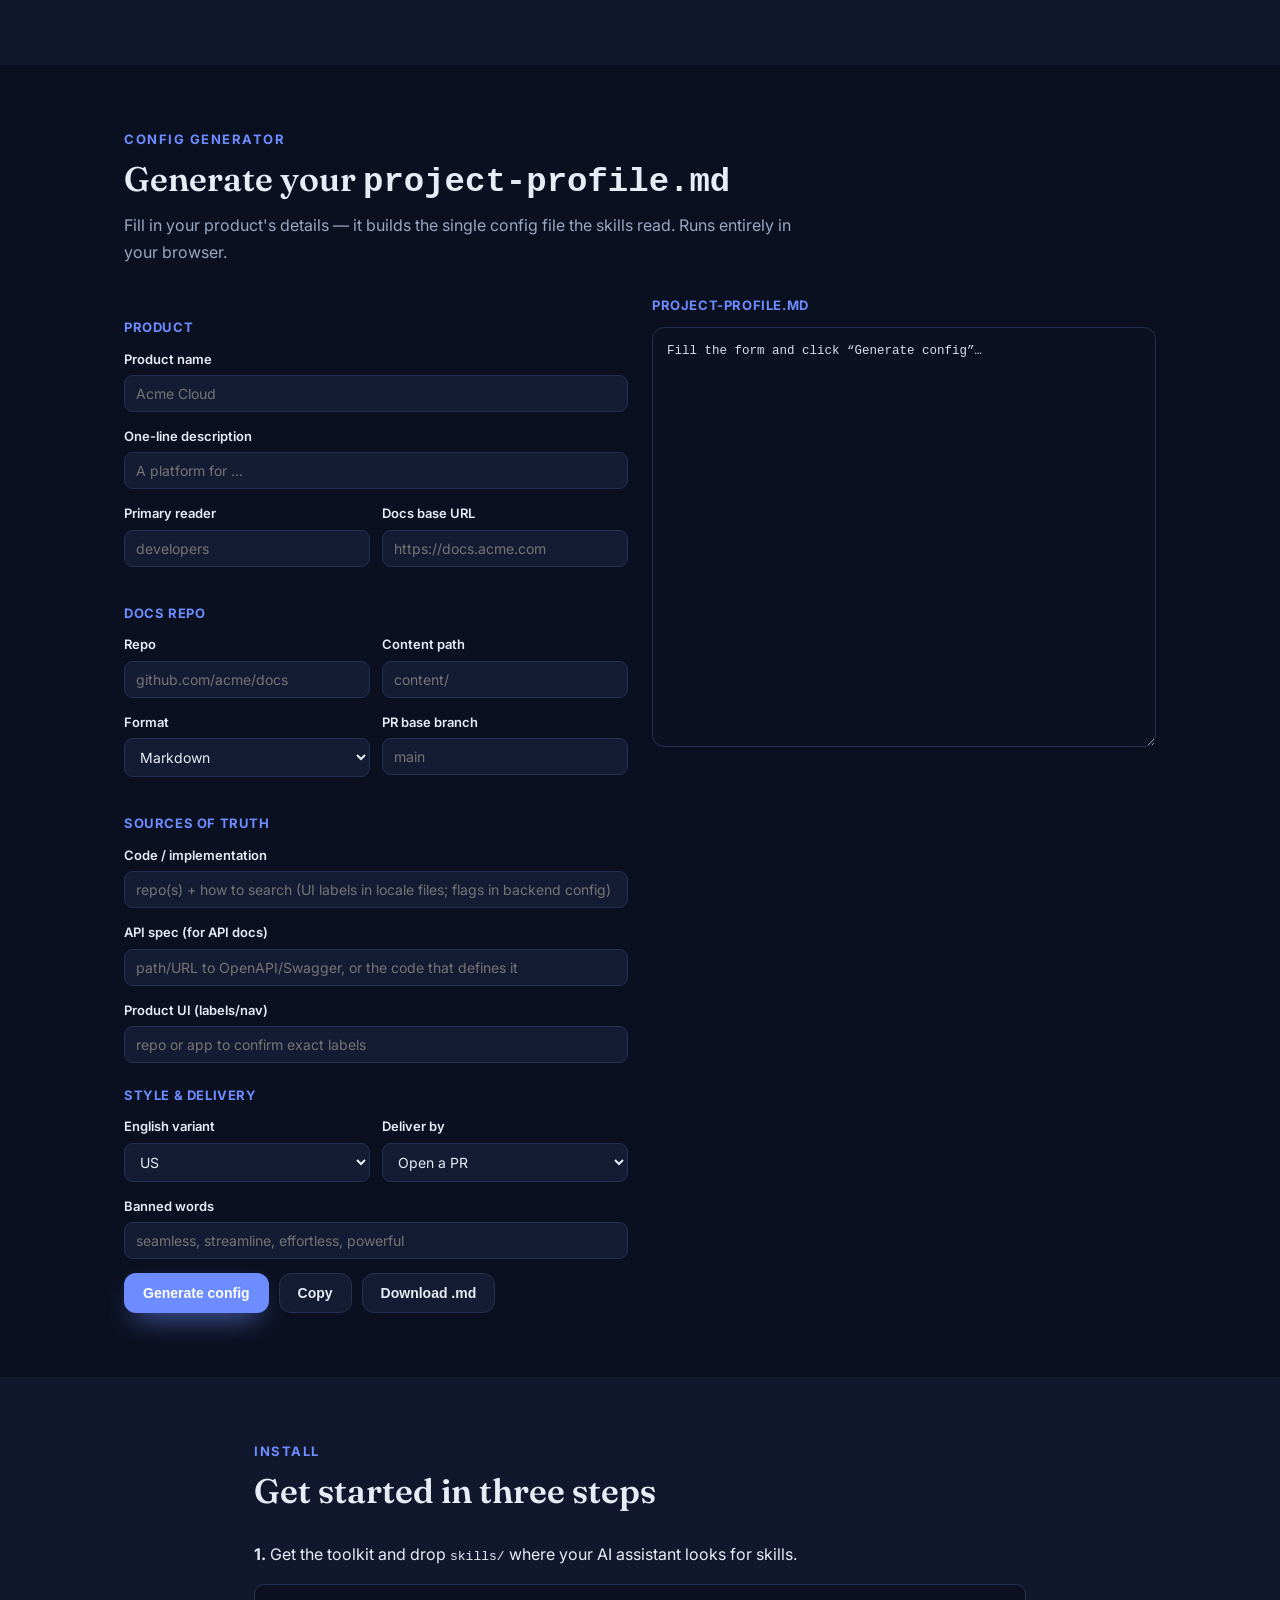
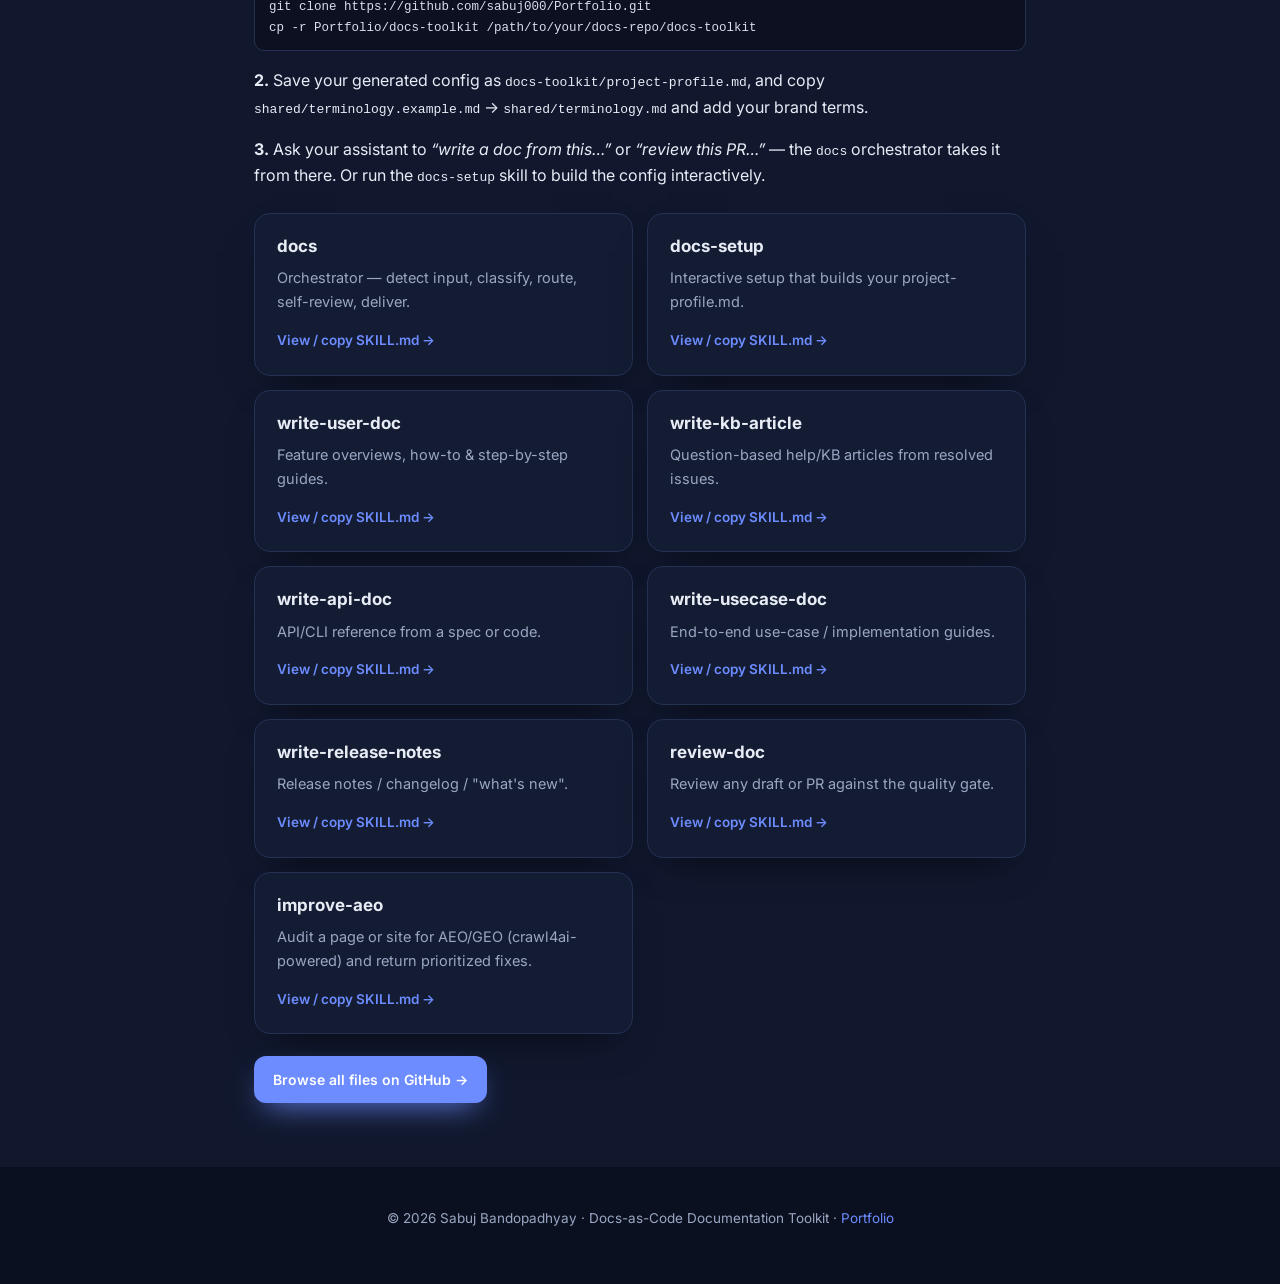
==== commit f9a131eb: "Add improve-aeo skill: audit any page/site for AEO/GEO Adds a generic, shareable improve-aeo skill t" ====
--- a/docs-toolkit/index.html
+++ b/docs-toolkit/index.html
@@ -209,6 +209,7 @@
       <div class="card"><h3>write-usecase-doc</h3><p>End-to-end use-case / implementation guides.</p><div class="view"><a data-file="skills/write-usecase-doc/SKILL.md" data-name="write-usecase-doc">View / copy SKILL.md →</a></div></div>
       <div class="card"><h3>write-release-notes</h3><p>Release notes / changelog / "what's new".</p><div class="view"><a data-file="skills/write-release-notes/SKILL.md" data-name="write-release-notes">View / copy SKILL.md →</a></div></div>
       <div class="card"><h3>review-doc</h3><p>Review any draft or PR against the quality gate.</p><div class="view"><a data-file="skills/review-doc/SKILL.md" data-name="review-doc">View / copy SKILL.md →</a></div></div>
+      <div class="card"><h3>improve-aeo</h3><p>Audit a page or site for AEO/GEO (crawl4ai-powered) and return prioritized fixes.</p><div class="view"><a data-file="skills/improve-aeo/SKILL.md" data-name="improve-aeo">View / copy SKILL.md →</a></div></div>
     </div>
     <div class="cta-row reveal" style="margin-top:22px">
       <a class="btn primary" href="https://github.com/sabuj000/Portfolio/tree/main/docs-toolkit" target="_blank" rel="noopener">Browse all files on GitHub →</a>
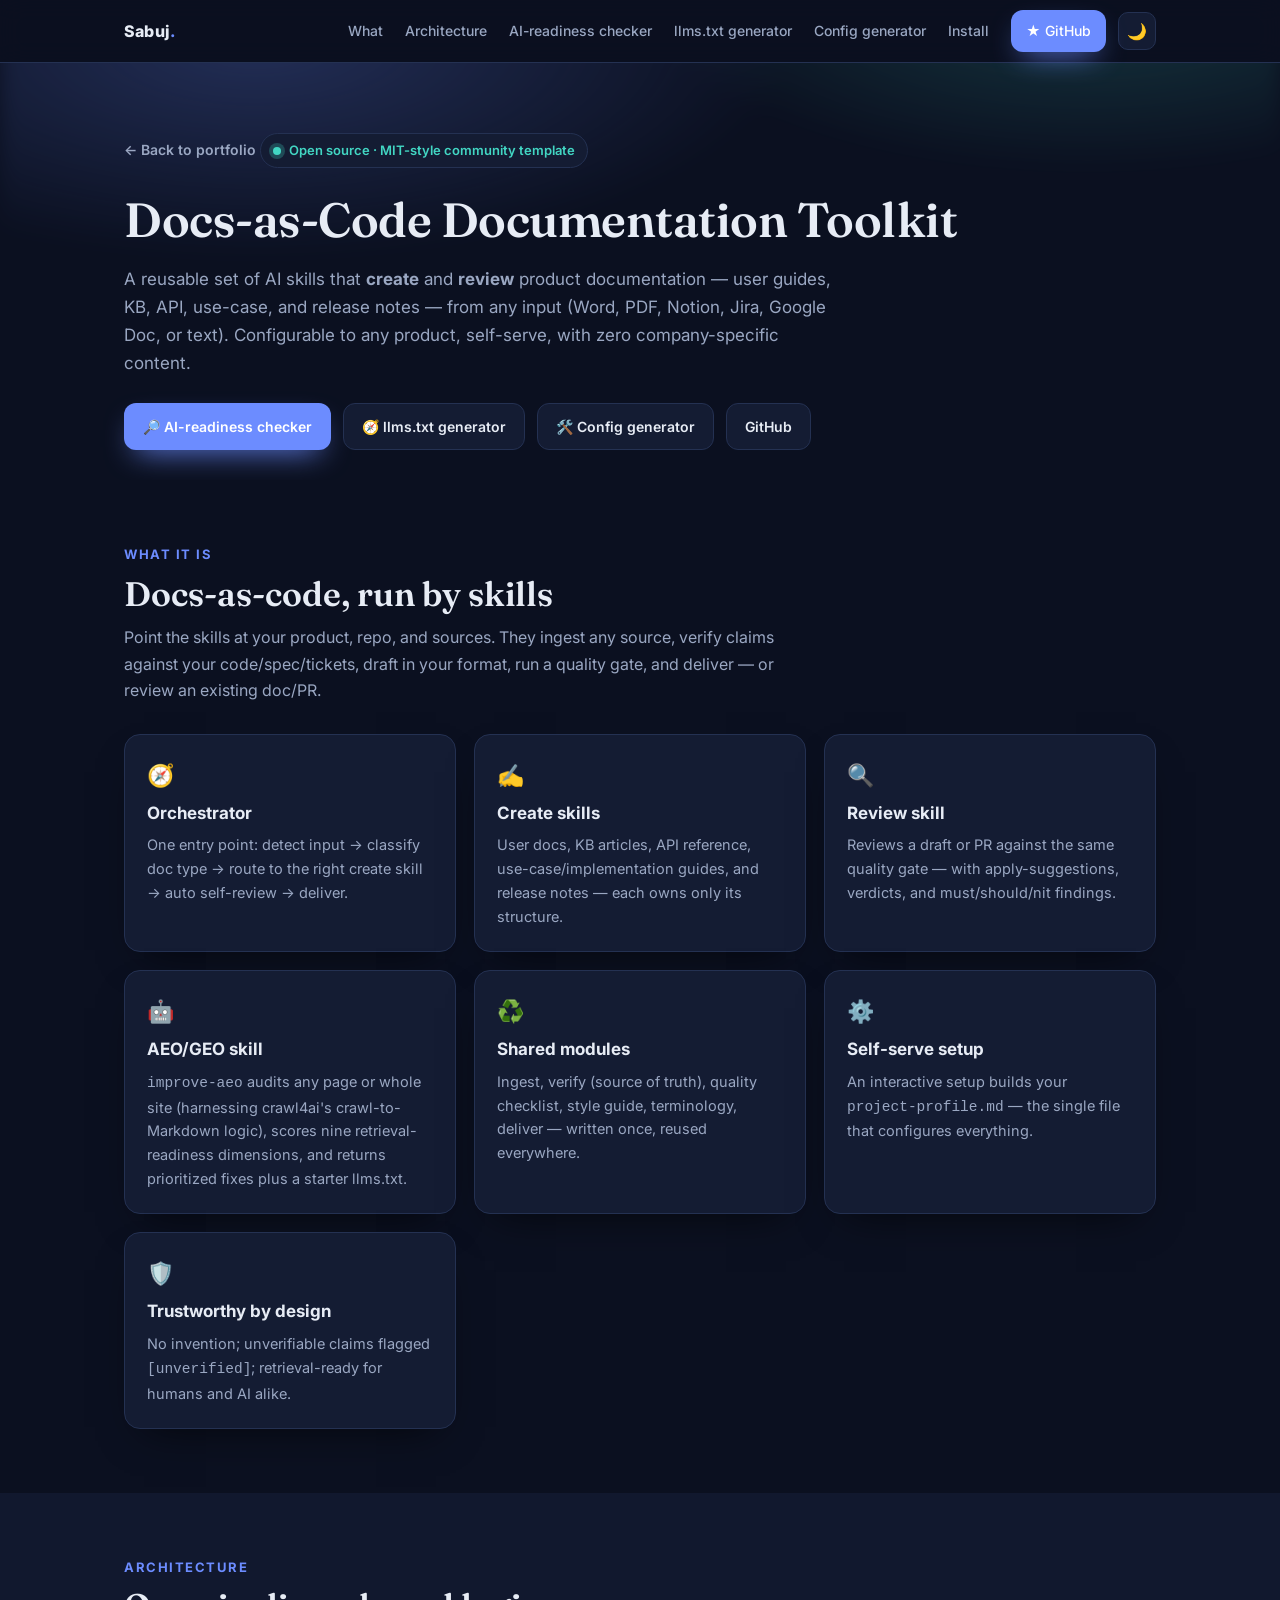
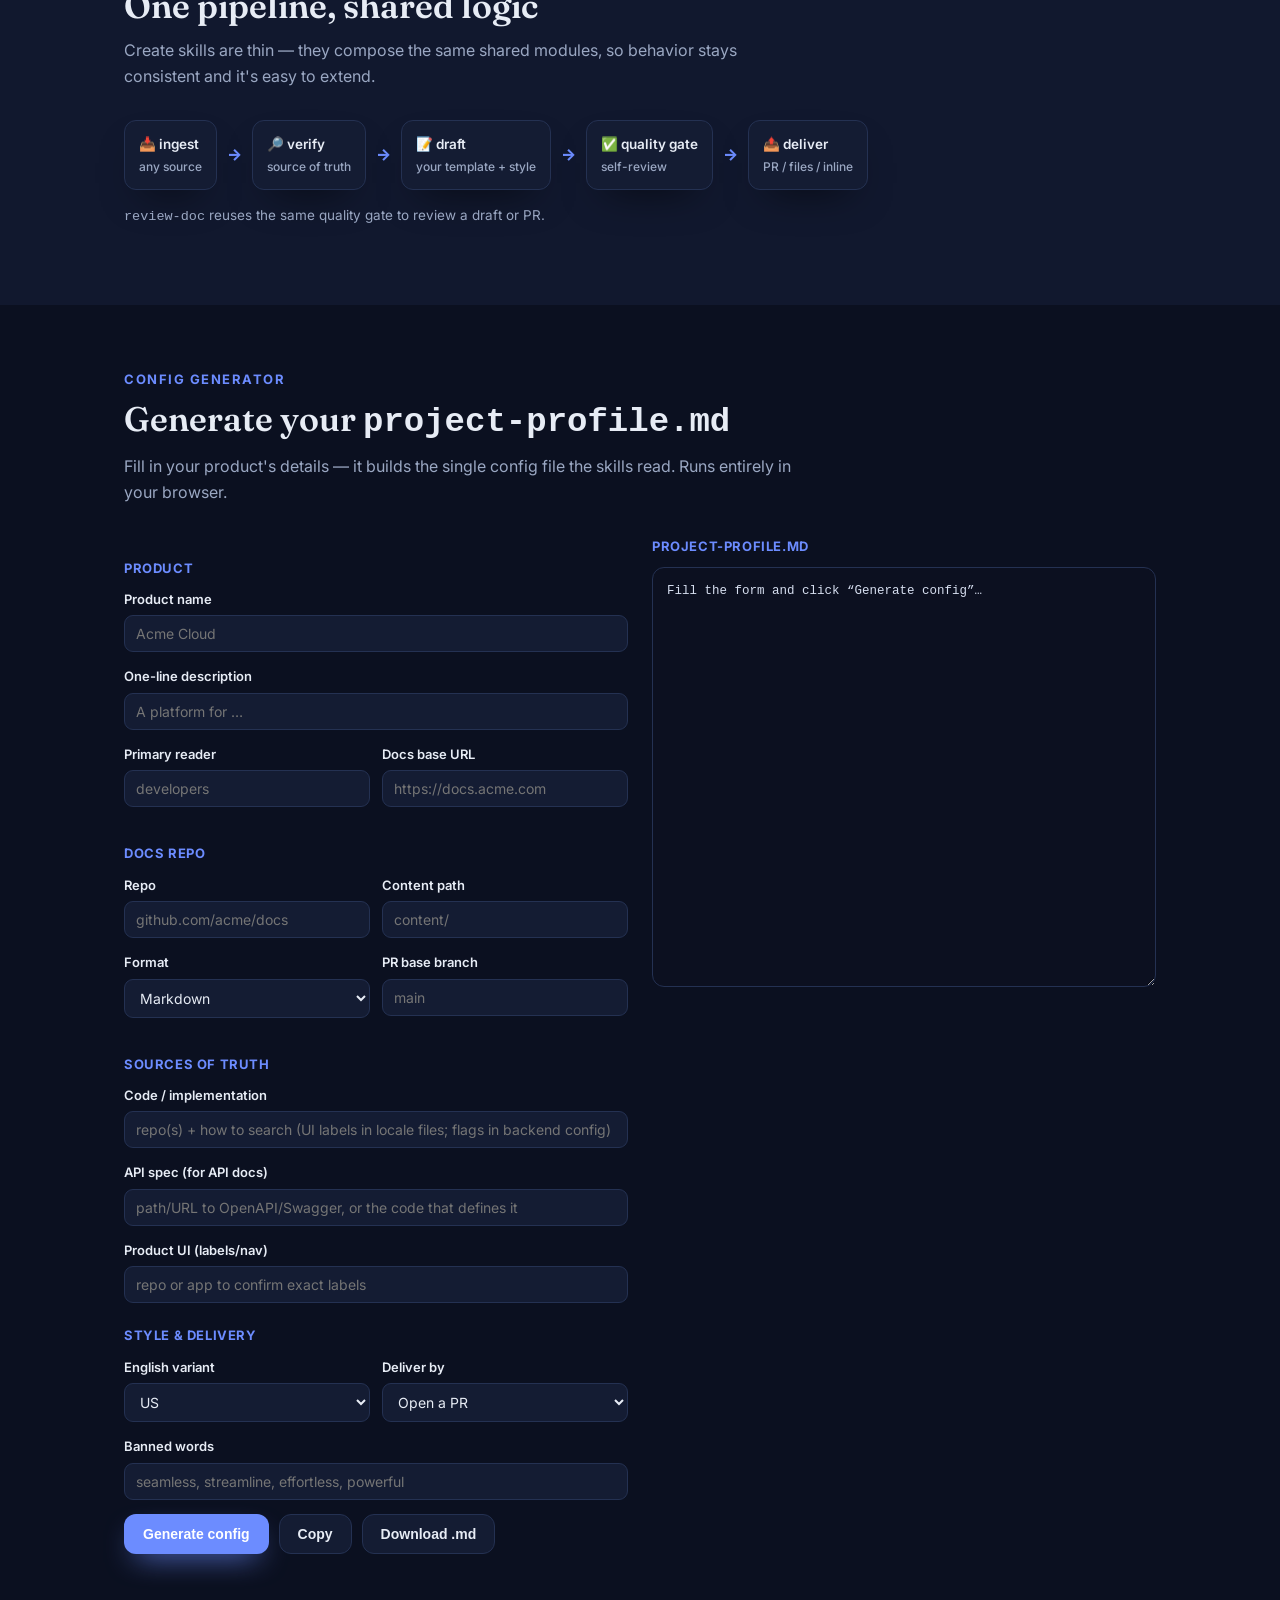
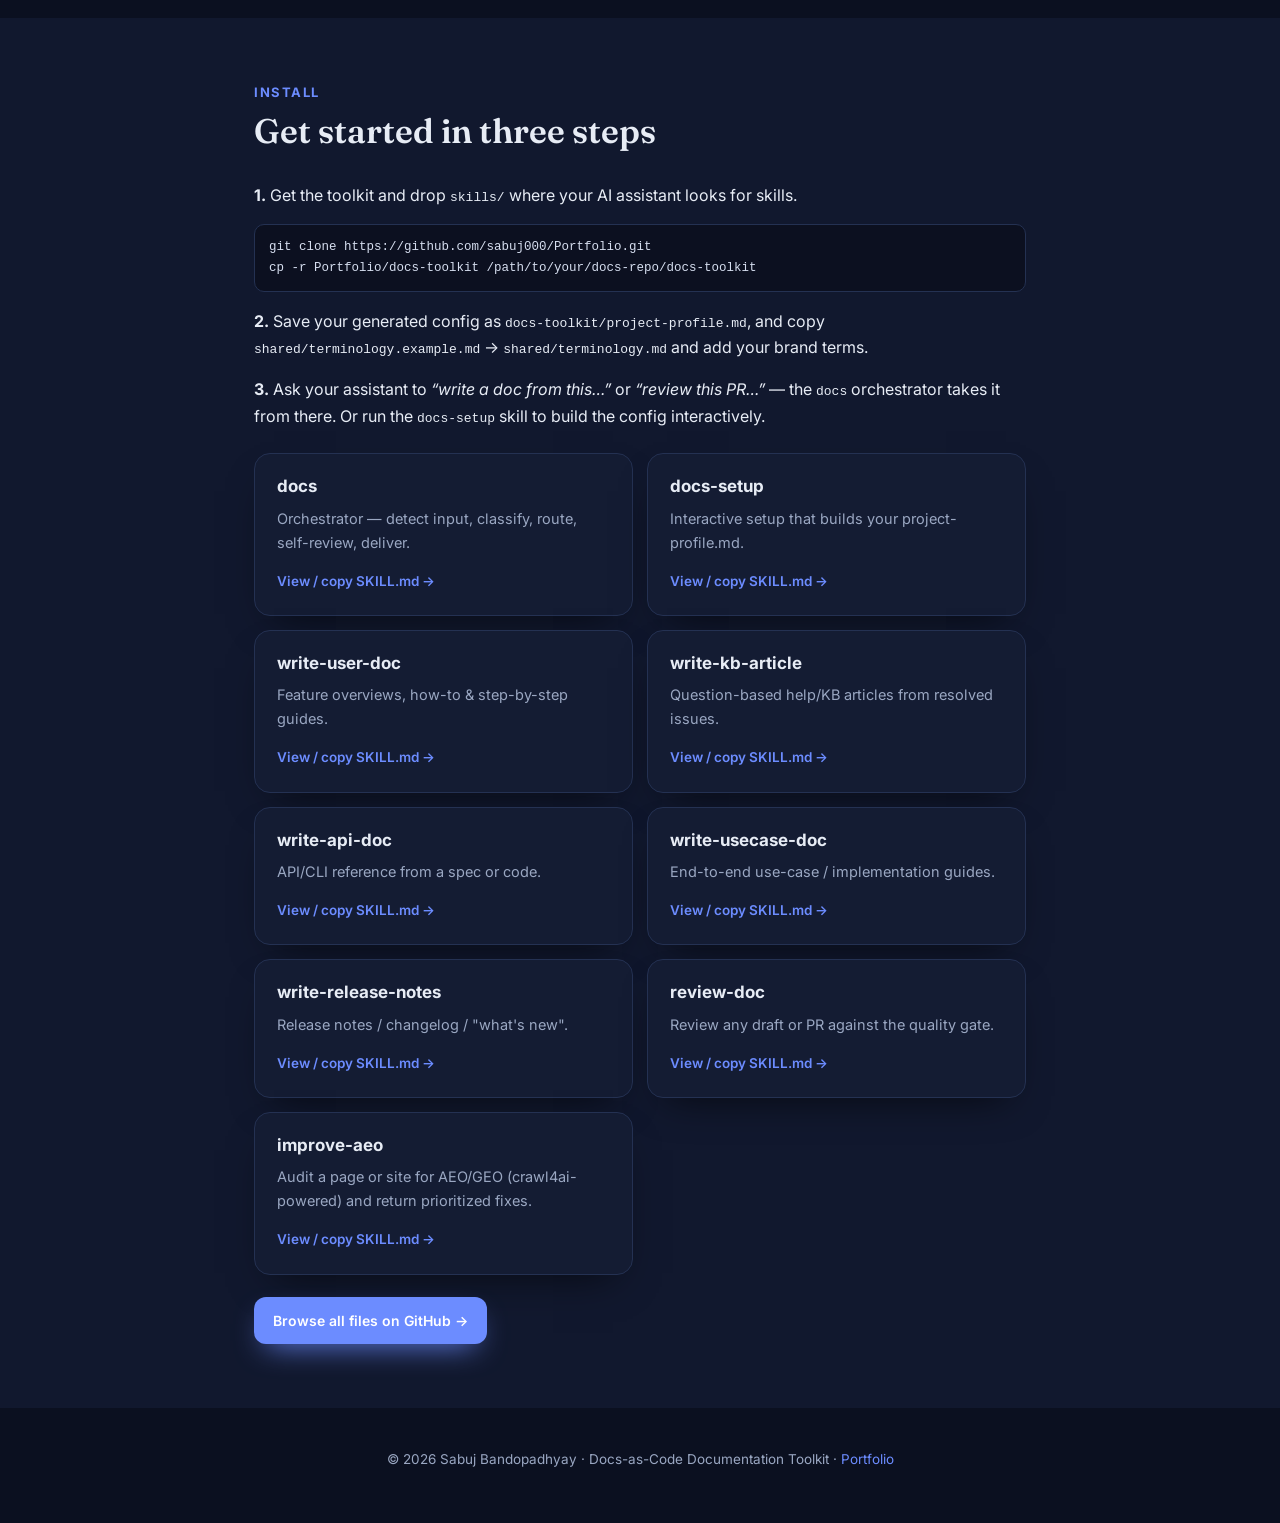
==== commit 74f80688: "Add improve-aeo card to toolkit landing page feature grid Co-Authored-By: Claude Opus 4.8 <noreply@a" ====
--- a/docs-toolkit/index.html
+++ b/docs-toolkit/index.html
@@ -106,6 +106,7 @@
       <div class="card reveal"><div class="ico">🧭</div><h3>Orchestrator</h3><p>One entry point: detect input → classify doc type → route to the right create skill → auto self-review → deliver.</p></div>
       <div class="card reveal"><div class="ico">✍️</div><h3>Create skills</h3><p>User docs, KB articles, API reference, use-case/implementation guides, and release notes — each owns only its structure.</p></div>
       <div class="card reveal"><div class="ico">🔍</div><h3>Review skill</h3><p>Reviews a draft or PR against the same quality gate — with apply-suggestions, verdicts, and must/should/nit findings.</p></div>
+      <div class="card reveal"><div class="ico">🤖</div><h3>AEO/GEO skill</h3><p><code>improve-aeo</code> audits any page or whole site (harnessing crawl4ai's crawl-to-Markdown logic), scores nine retrieval-readiness dimensions, and returns prioritized fixes plus a starter llms.txt.</p></div>
       <div class="card reveal"><div class="ico">♻️</div><h3>Shared modules</h3><p>Ingest, verify (source of truth), quality checklist, style guide, terminology, deliver — written once, reused everywhere.</p></div>
       <div class="card reveal"><div class="ico">⚙️</div><h3>Self-serve setup</h3><p>An interactive setup builds your <code>project-profile.md</code> — the single file that configures everything.</p></div>
       <div class="card reveal"><div class="ico">🛡️</div><h3>Trustworthy by design</h3><p>No invention; unverifiable claims flagged <code>[unverified]</code>; retrieval-ready for humans and AI alike.</p></div>
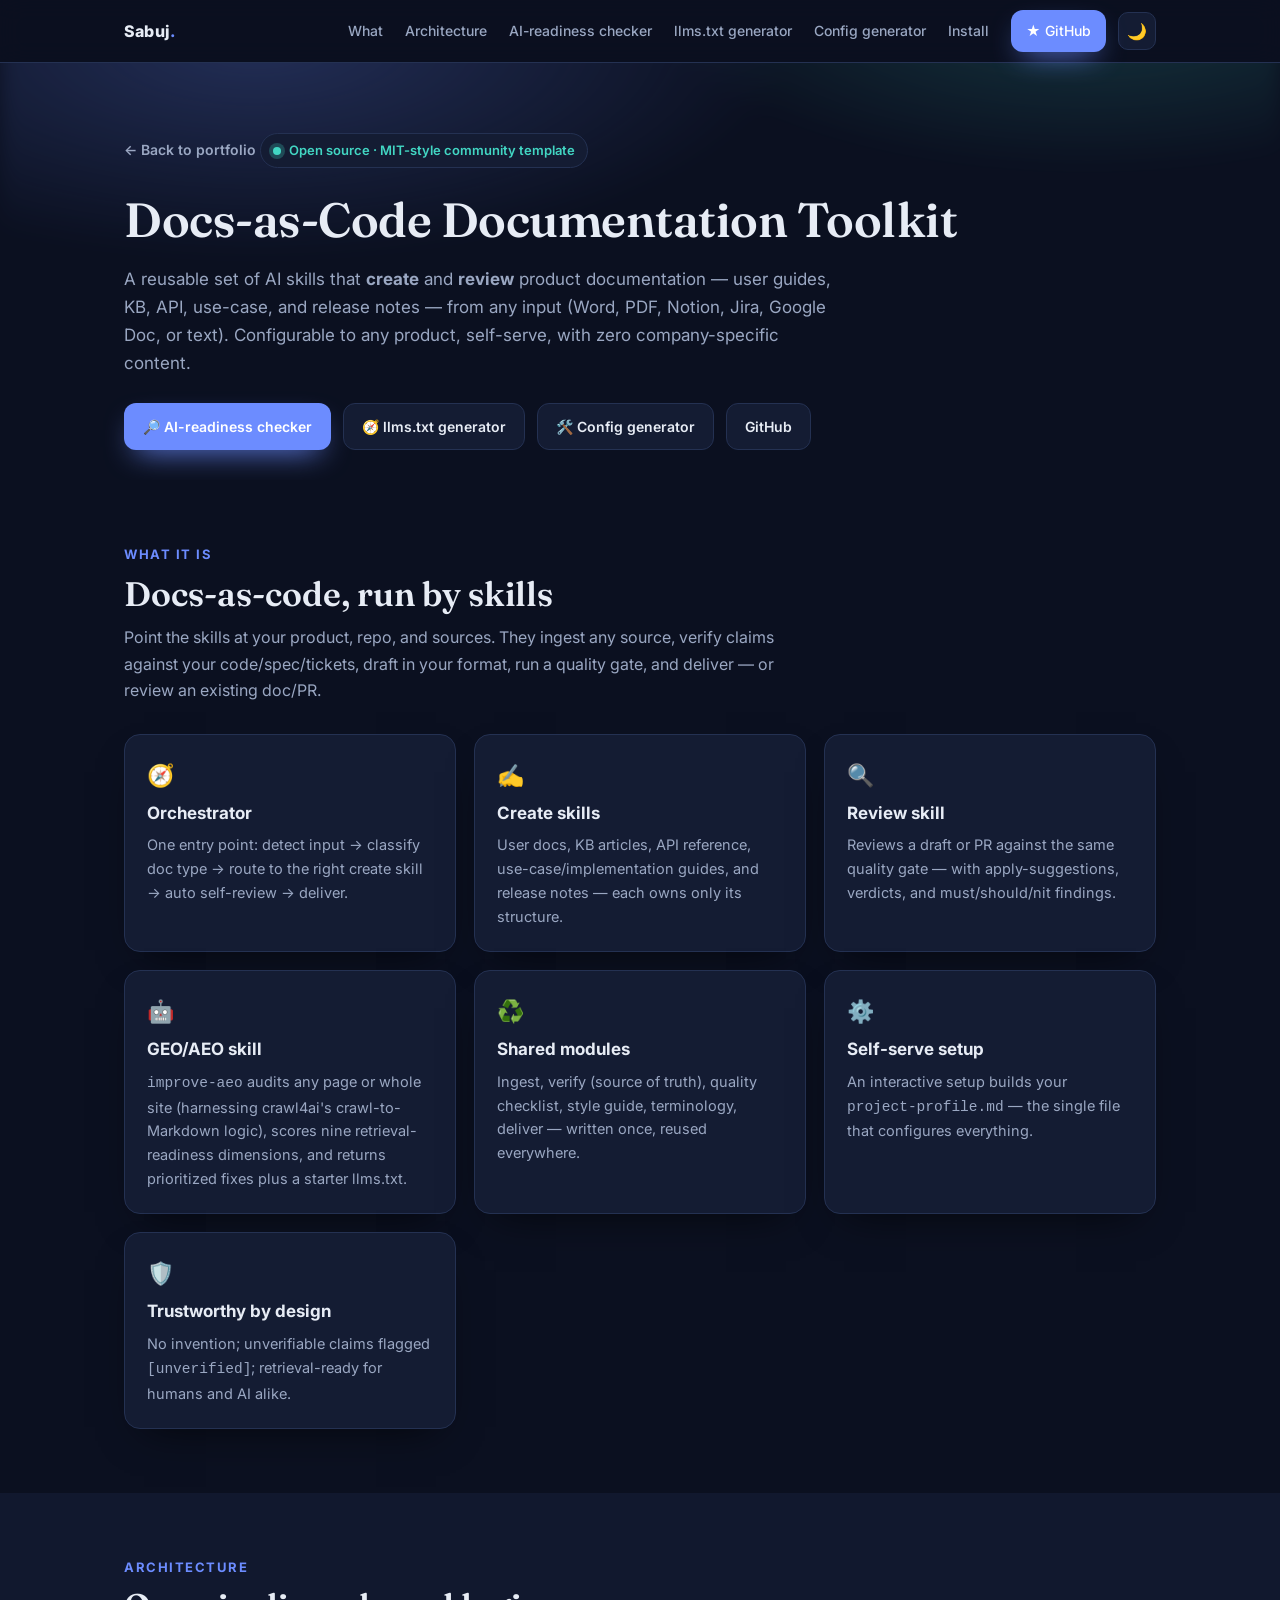
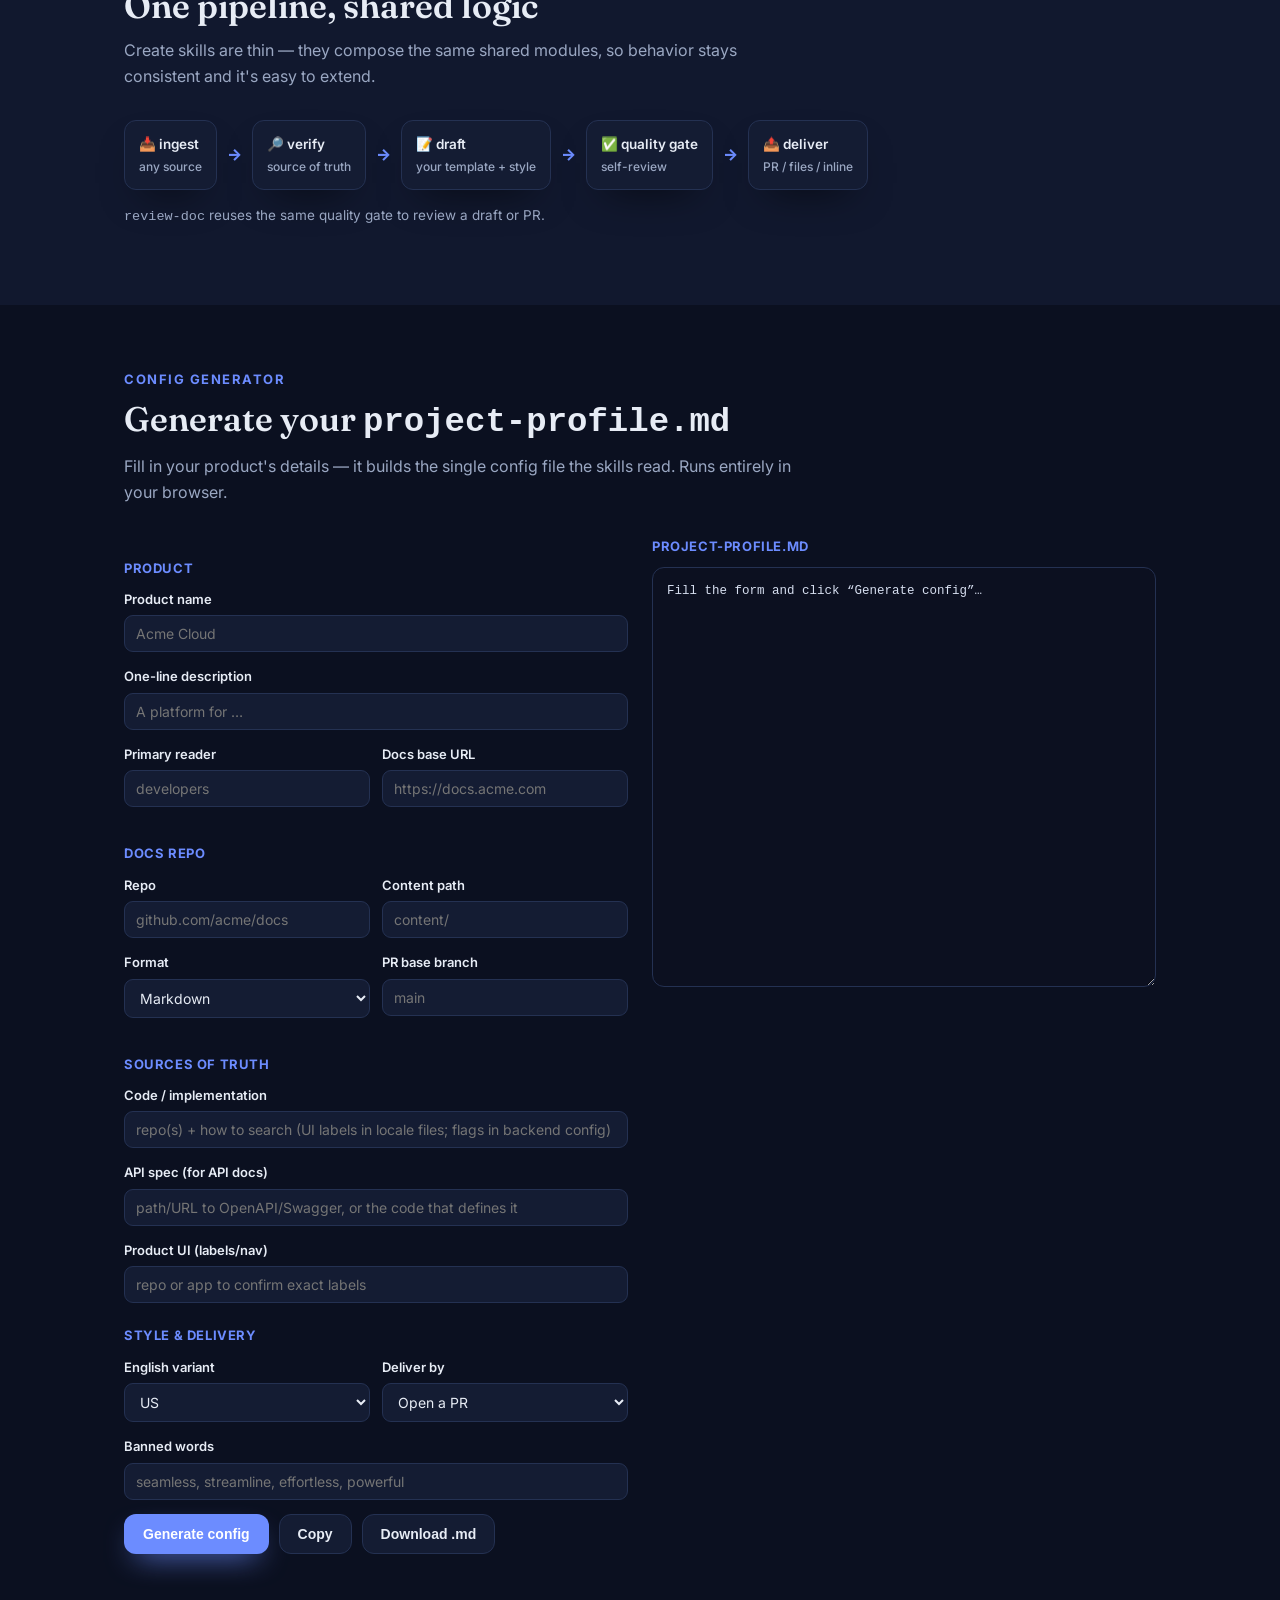
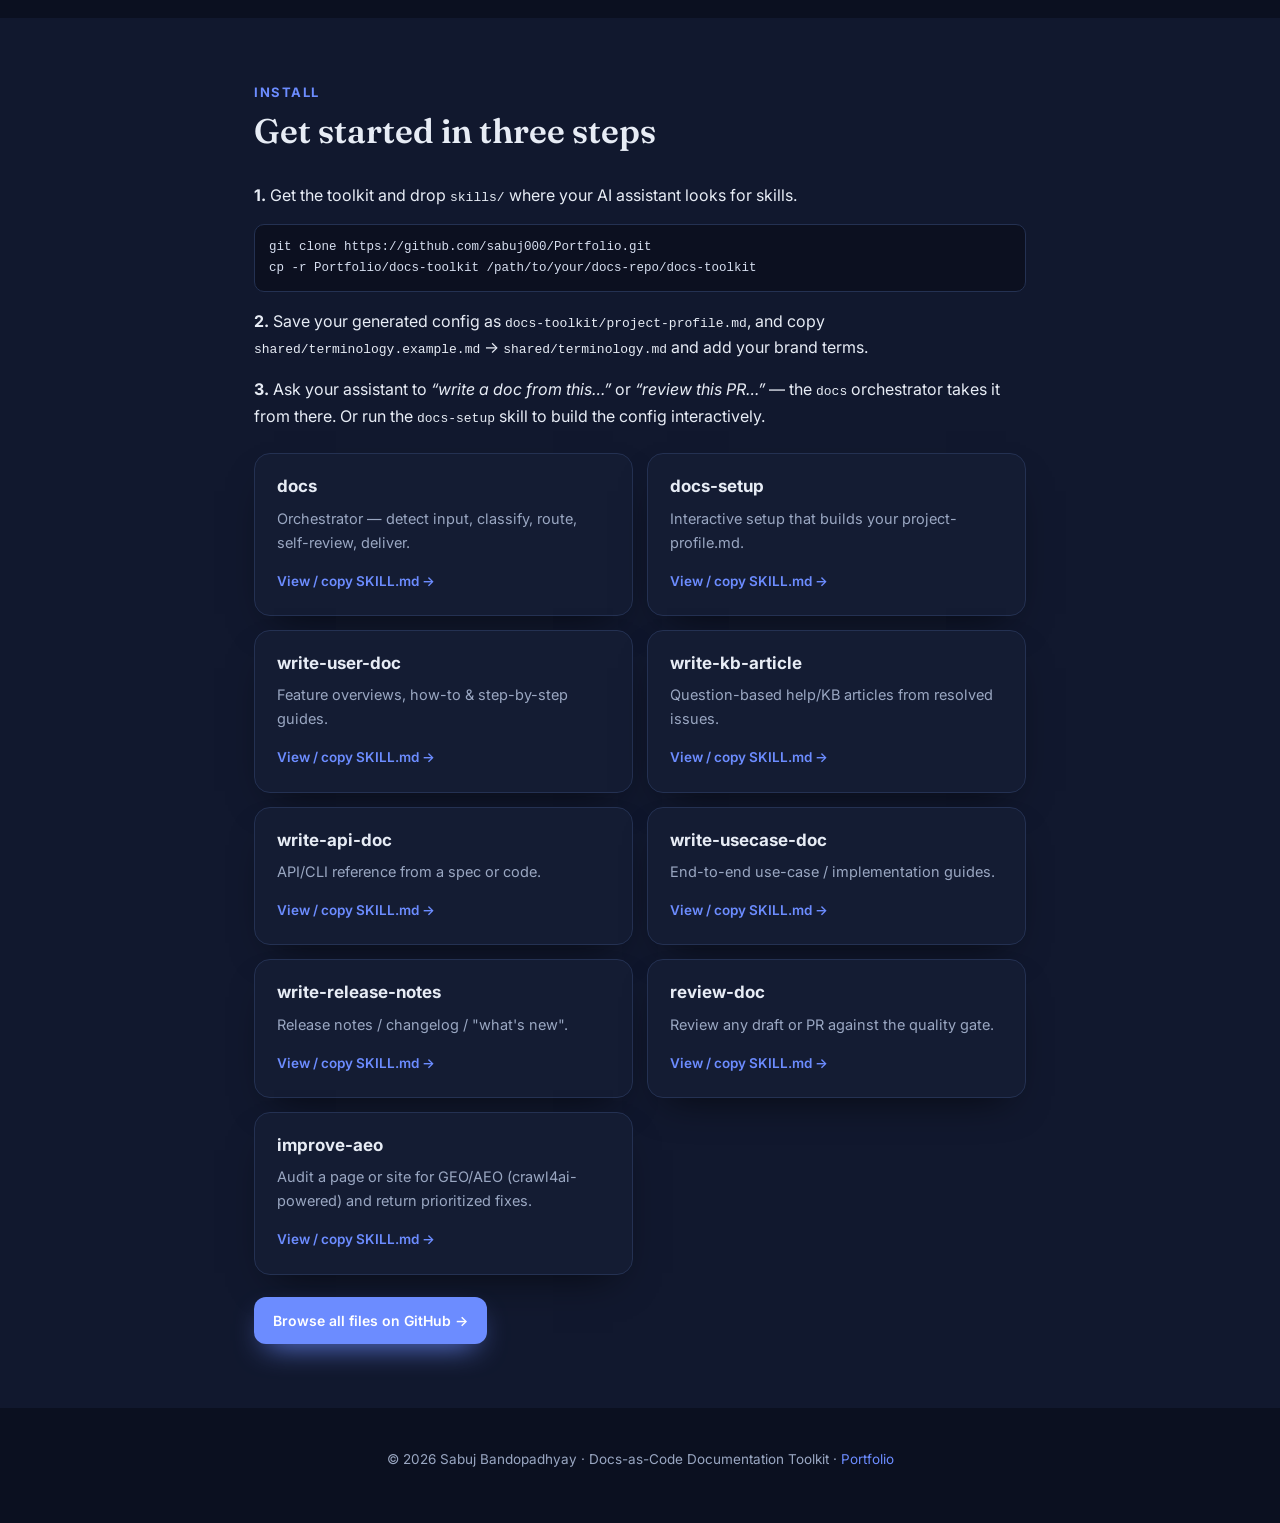
==== commit 189cfc20: "Lead with GEO over AEO in improve-aeo human-facing copy Front-loads the rising term (GEO/AEO) in the" ====
--- a/docs-toolkit/index.html
+++ b/docs-toolkit/index.html
@@ -106,7 +106,7 @@
       <div class="card reveal"><div class="ico">🧭</div><h3>Orchestrator</h3><p>One entry point: detect input → classify doc type → route to the right create skill → auto self-review → deliver.</p></div>
       <div class="card reveal"><div class="ico">✍️</div><h3>Create skills</h3><p>User docs, KB articles, API reference, use-case/implementation guides, and release notes — each owns only its structure.</p></div>
       <div class="card reveal"><div class="ico">🔍</div><h3>Review skill</h3><p>Reviews a draft or PR against the same quality gate — with apply-suggestions, verdicts, and must/should/nit findings.</p></div>
-      <div class="card reveal"><div class="ico">🤖</div><h3>AEO/GEO skill</h3><p><code>improve-aeo</code> audits any page or whole site (harnessing crawl4ai's crawl-to-Markdown logic), scores nine retrieval-readiness dimensions, and returns prioritized fixes plus a starter llms.txt.</p></div>
+      <div class="card reveal"><div class="ico">🤖</div><h3>GEO/AEO skill</h3><p><code>improve-aeo</code> audits any page or whole site (harnessing crawl4ai's crawl-to-Markdown logic), scores nine retrieval-readiness dimensions, and returns prioritized fixes plus a starter llms.txt.</p></div>
       <div class="card reveal"><div class="ico">♻️</div><h3>Shared modules</h3><p>Ingest, verify (source of truth), quality checklist, style guide, terminology, deliver — written once, reused everywhere.</p></div>
       <div class="card reveal"><div class="ico">⚙️</div><h3>Self-serve setup</h3><p>An interactive setup builds your <code>project-profile.md</code> — the single file that configures everything.</p></div>
       <div class="card reveal"><div class="ico">🛡️</div><h3>Trustworthy by design</h3><p>No invention; unverifiable claims flagged <code>[unverified]</code>; retrieval-ready for humans and AI alike.</p></div>
@@ -210,7 +210,7 @@
       <div class="card"><h3>write-usecase-doc</h3><p>End-to-end use-case / implementation guides.</p><div class="view"><a data-file="skills/write-usecase-doc/SKILL.md" data-name="write-usecase-doc">View / copy SKILL.md →</a></div></div>
       <div class="card"><h3>write-release-notes</h3><p>Release notes / changelog / "what's new".</p><div class="view"><a data-file="skills/write-release-notes/SKILL.md" data-name="write-release-notes">View / copy SKILL.md →</a></div></div>
       <div class="card"><h3>review-doc</h3><p>Review any draft or PR against the quality gate.</p><div class="view"><a data-file="skills/review-doc/SKILL.md" data-name="review-doc">View / copy SKILL.md →</a></div></div>
-      <div class="card"><h3>improve-aeo</h3><p>Audit a page or site for AEO/GEO (crawl4ai-powered) and return prioritized fixes.</p><div class="view"><a data-file="skills/improve-aeo/SKILL.md" data-name="improve-aeo">View / copy SKILL.md →</a></div></div>
+      <div class="card"><h3>improve-aeo</h3><p>Audit a page or site for GEO/AEO (crawl4ai-powered) and return prioritized fixes.</p><div class="view"><a data-file="skills/improve-aeo/SKILL.md" data-name="improve-aeo">View / copy SKILL.md →</a></div></div>
     </div>
     <div class="cta-row reveal" style="margin-top:22px">
       <a class="btn primary" href="https://github.com/sabuj000/Portfolio/tree/main/docs-toolkit" target="_blank" rel="noopener">Browse all files on GitHub →</a>
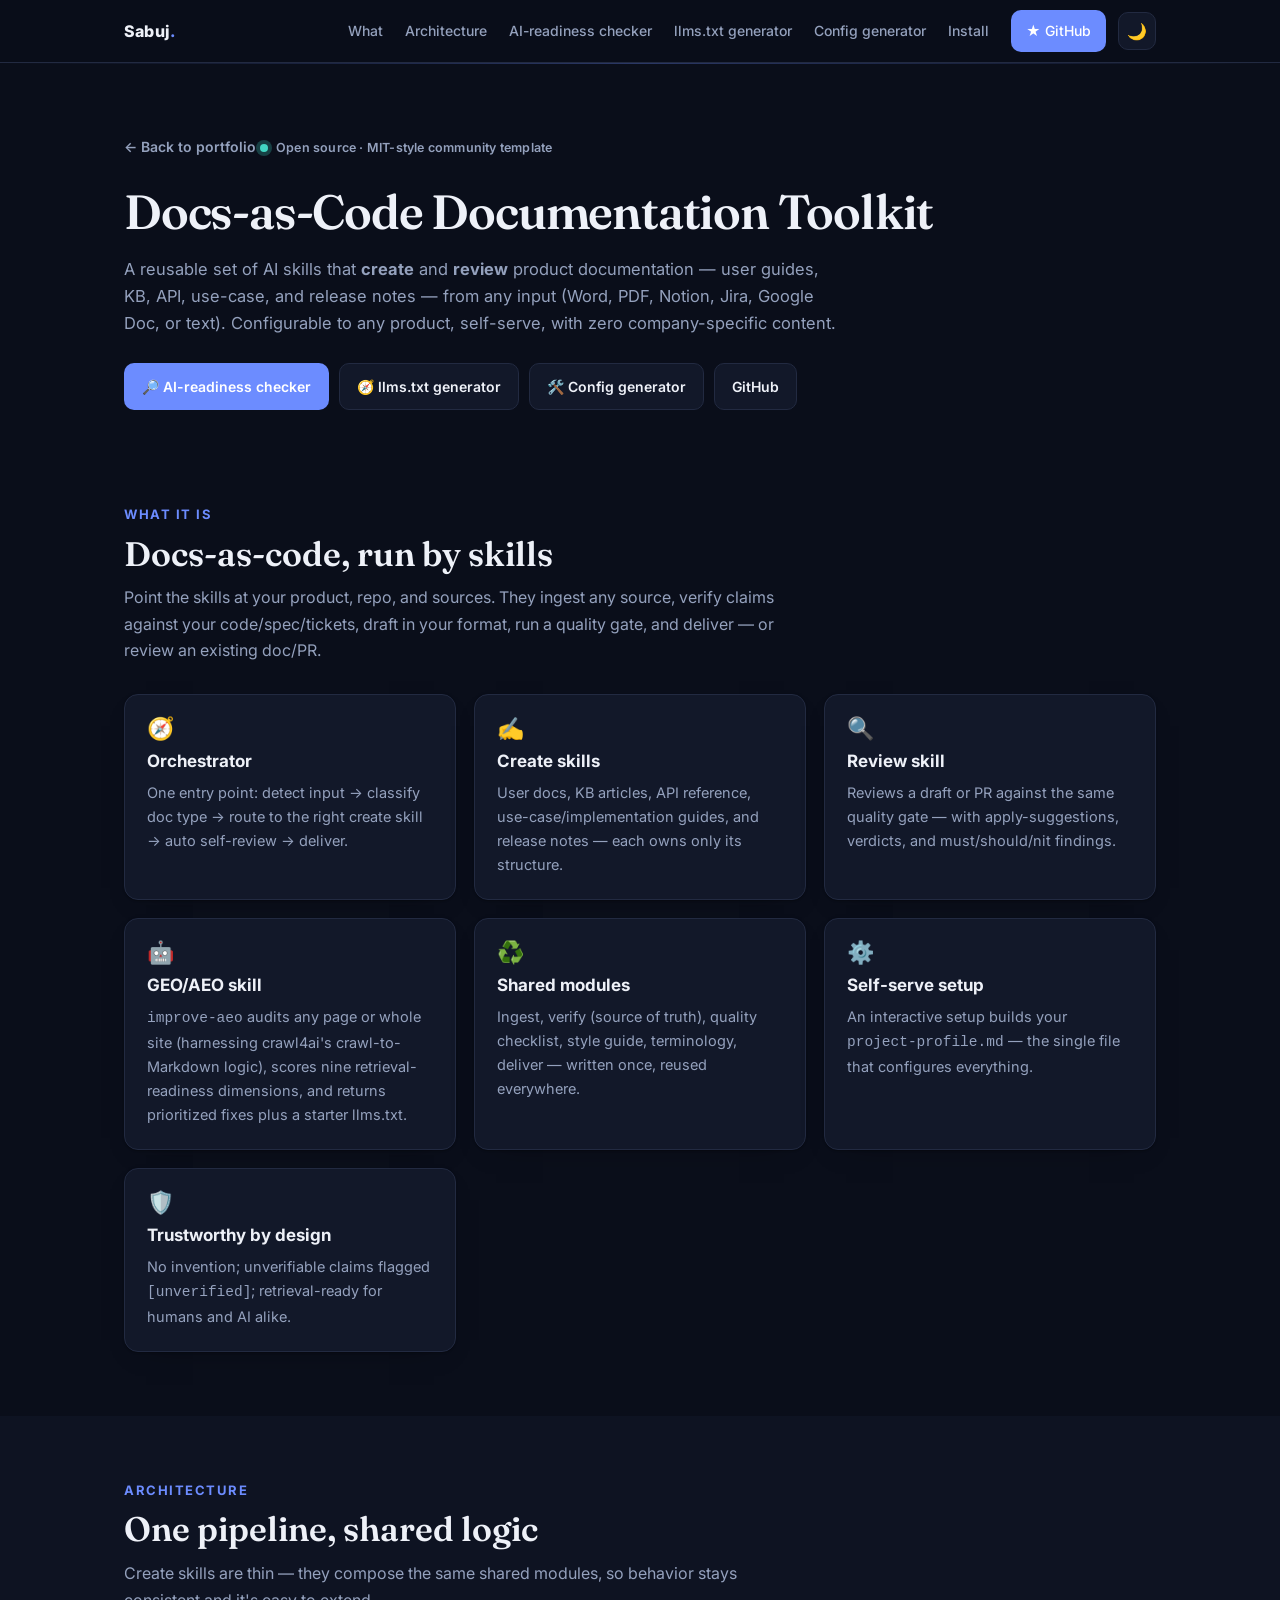
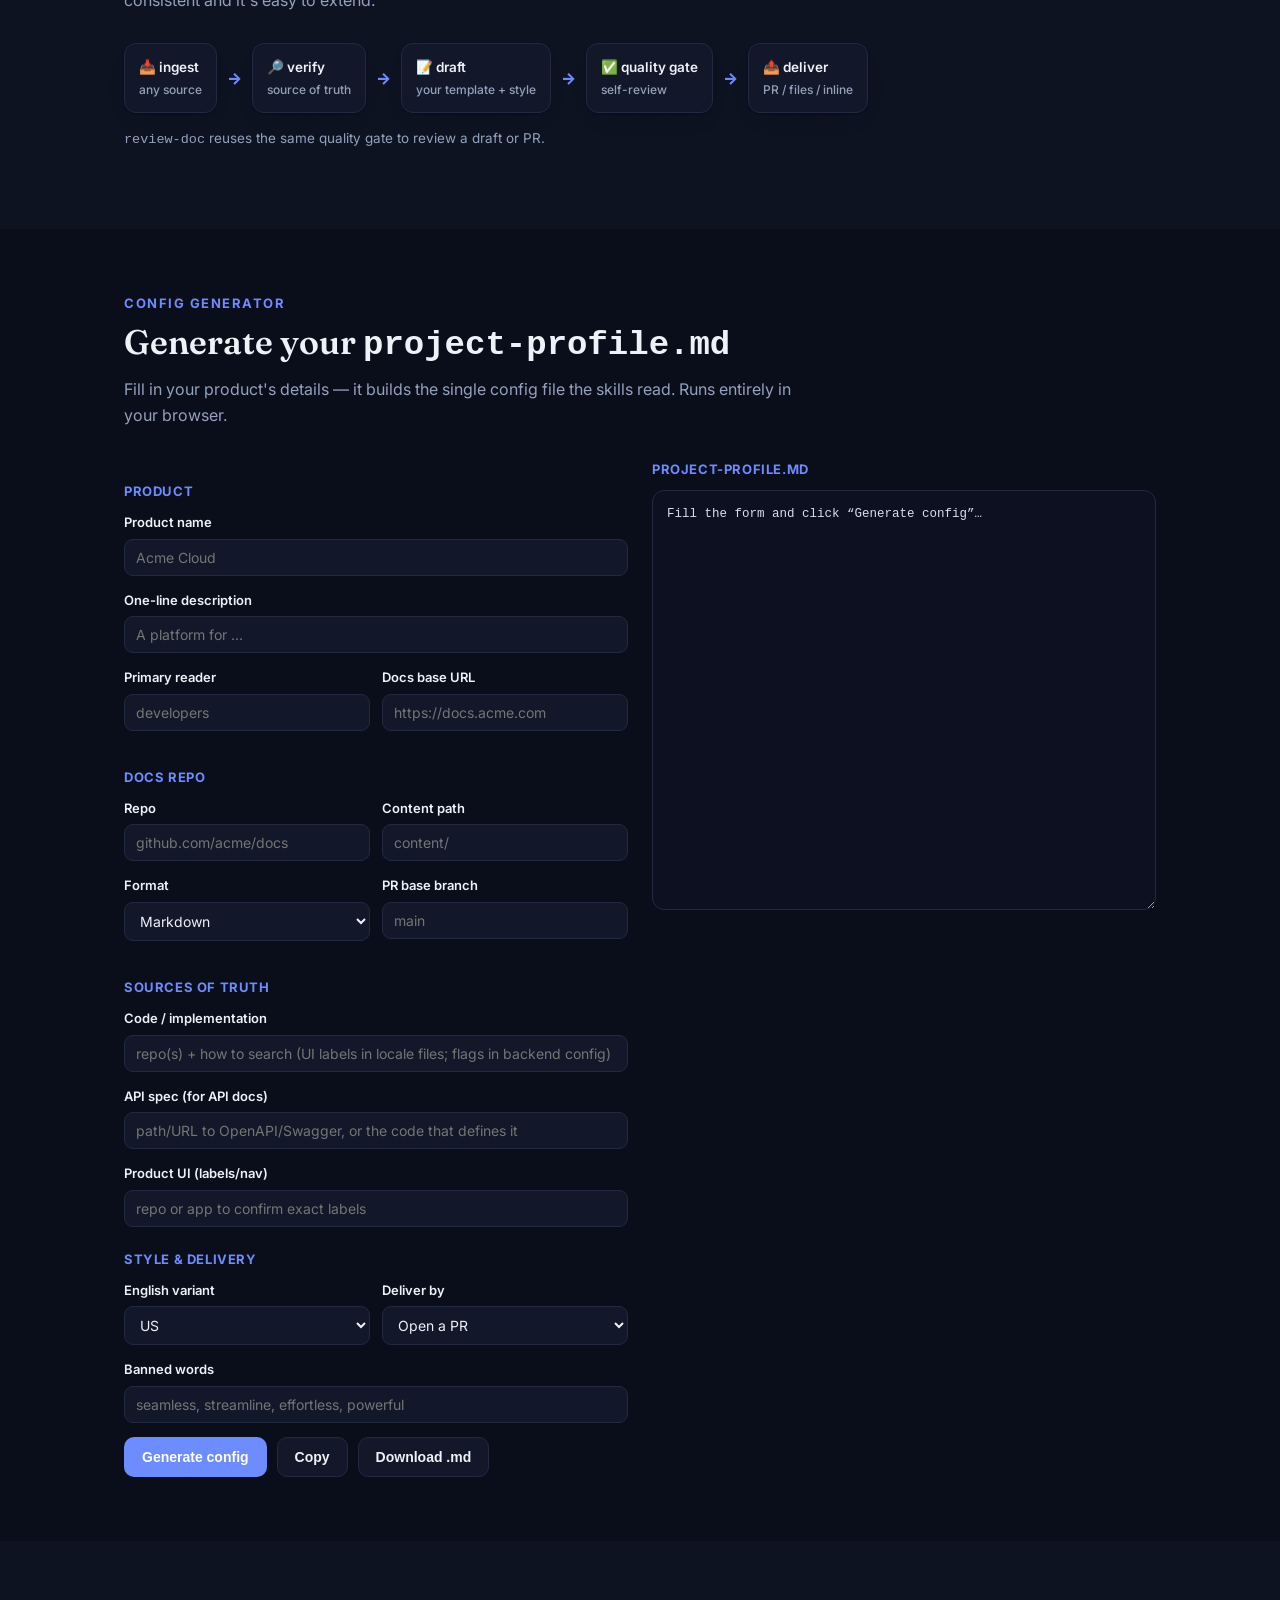
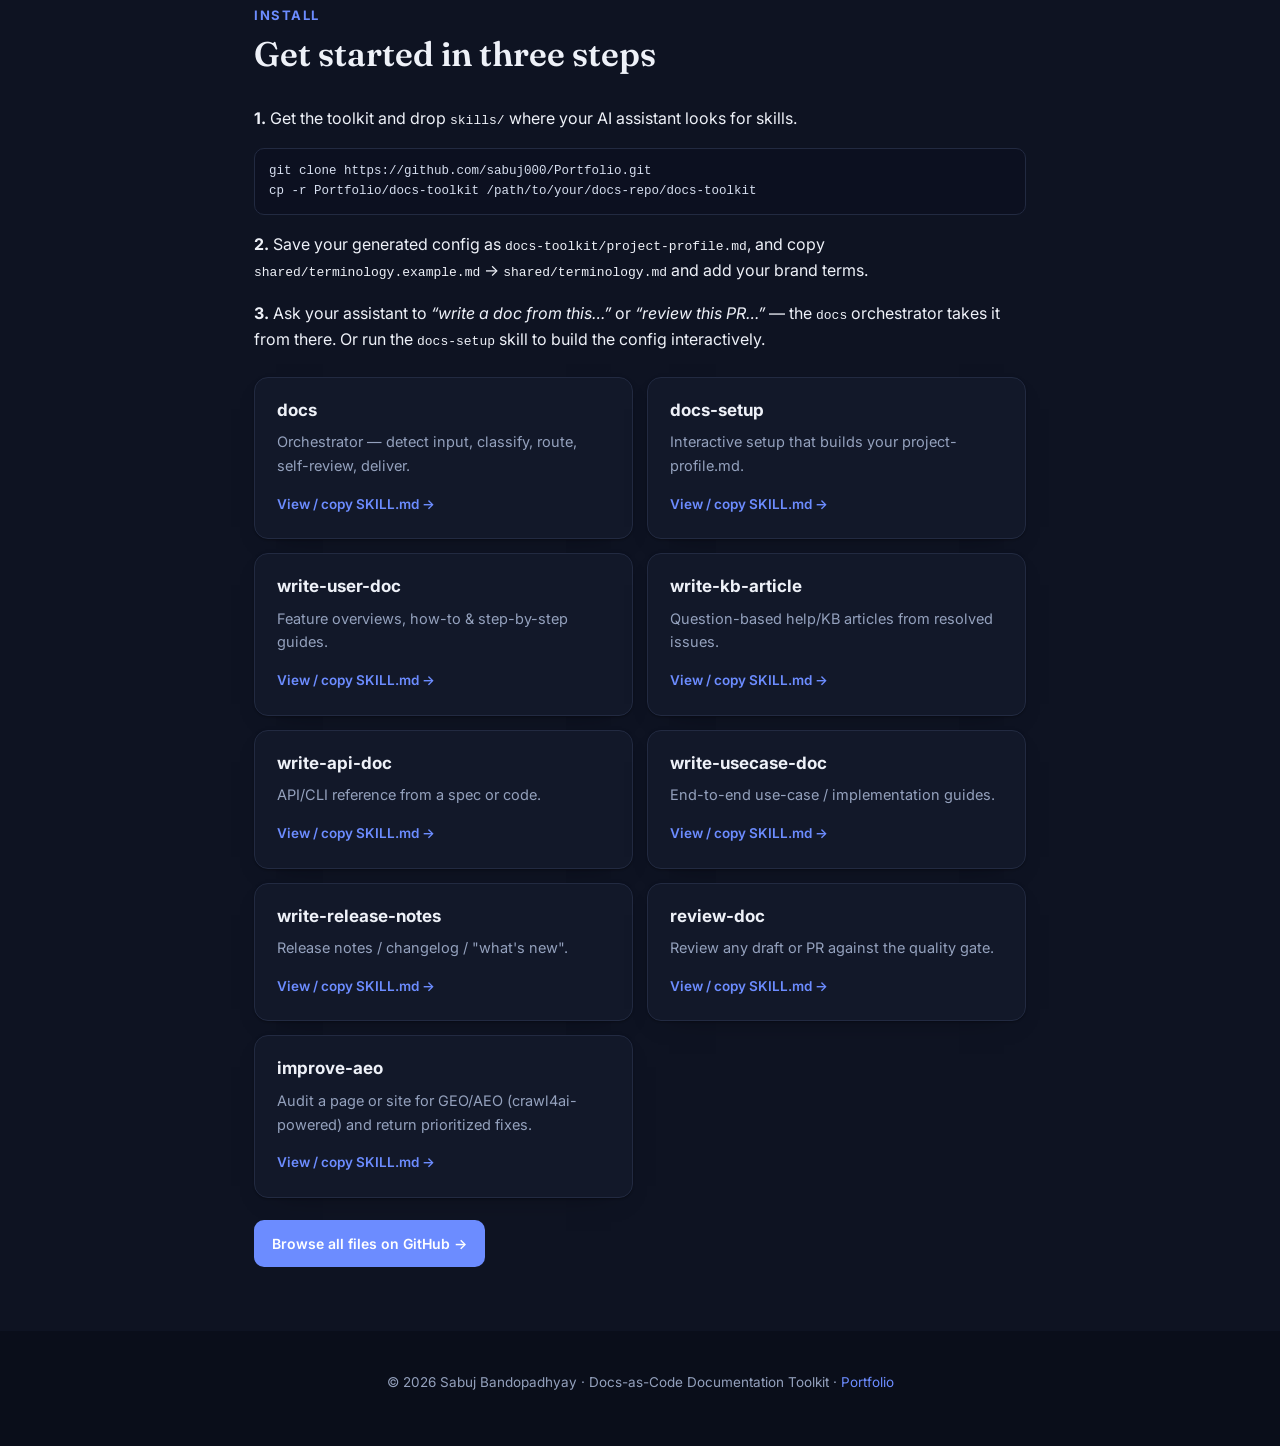
==== commit 239d20dd: "Fix toolkit 'Back to portfolio' to land on the home page The toolkit's back-link pointed to work.htm" ====
--- a/docs-toolkit/index.html
+++ b/docs-toolkit/index.html
@@ -79,7 +79,7 @@
 <header class="tk-hero">
   <div class="hero-glow"></div>
   <div class="wrap hero-inner">
-    <a class="back-link" href="../work.html">← Back to portfolio</a>
+    <a class="back-link" href="../index.html">← Back to portfolio</a>
     <span class="eyebrow"><span class="dot"></span> Open source · MIT-style community template</span>
     <h1 class="name serif" style="font-size:clamp(30px,5vw,48px)">Docs-as-Code Documentation Toolkit</h1>
     <p class="tagline" style="max-width:720px">A reusable set of AI skills that <b>create</b> and <b>review</b> product
--- a/styles.css
+++ b/styles.css
@@ -1,14 +1,14 @@
 :root{
-  --bg:#0b1020; --bg-soft:#11182e; --card:#141c33;
-  --line:#243152; --text:#e7ecf5; --muted:#9aa7c2;
+  --bg:#0a0e1a; --bg-soft:#0e1322; --card:#121829; --card-2:#161d31;
+  --line:#222a41; --text:#eef1f8; --muted:#94a1bd;
   --brand:#6c8cff; --brand-2:#42d6c3; --accent:#ffb86b;
-  --shadow:0 18px 40px -20px rgba(0,0,0,.7);
-  --radius:16px; --maxw:1080px;
+  --shadow:0 1px 2px rgba(0,0,0,.28), 0 10px 30px -22px rgba(0,0,0,.65);
+  --radius:14px; --maxw:1080px;
 }
 [data-theme="light"]{
-  --bg:#f6f8fc; --bg-soft:#eef2f9; --card:#ffffff; --line:#e3e9f2;
-  --text:#1a2238; --muted:#5b6b8c; --brand:#3d5afe; --brand-2:#0bb3a0;
-  --accent:#e8821b; --shadow:0 18px 40px -24px rgba(40,60,120,.35);
+  --bg:#fbfcfe; --bg-soft:#f3f5fa; --card:#ffffff; --card-2:#f7f9fd; --line:#e6eaf2;
+  --text:#141a2b; --muted:#5b6b8c; --brand:#3d5afe; --brand-2:#0bb3a0;
+  --accent:#e8821b; --shadow:0 1px 2px rgba(40,60,120,.06), 0 12px 32px -24px rgba(40,60,120,.28);
 }
 *{box-sizing:border-box}
 html{scroll-behavior:smooth}
@@ -44,6 +44,7 @@
   color:var(--text); width:38px; height:38px; border-radius:10px; font-size:16px;
   display:grid; place-items:center; transition:.2s}
 .toggle:hover{border-color:var(--brand)}
+.toggle svg{width:17px; height:17px}
 .hamburger{display:none}
 @media(max-width:820px){
   .hamburger{display:grid}
@@ -59,29 +60,30 @@
 }
 
 /* HERO */
-header.hero{position:relative; overflow:hidden; padding:84px 0 64px}
-.hero-glow{position:absolute; inset:-30% 0 auto 0; height:520px; z-index:0;
-  background:radial-gradient(60% 60% at 20% 20%, color-mix(in srgb,var(--brand) 38%,transparent), transparent 70%),
-             radial-gradient(50% 50% at 85% 10%, color-mix(in srgb,var(--brand-2) 32%,transparent), transparent 70%);
-  filter:blur(10px); opacity:.65}
+header.hero{position:relative; overflow:hidden; padding:92px 0 64px}
+.hero-glow{position:absolute; inset:0 0 auto 0; height:1px; z-index:0;
+  background:linear-gradient(90deg,transparent,color-mix(in srgb,var(--brand) 55%,transparent),transparent);
+  opacity:.6; pointer-events:none}
 .hero-inner{position:relative; z-index:1}
-.eyebrow{display:inline-flex; align-items:center; gap:8px; font-size:13px; font-weight:600;
-  color:var(--brand-2); border:1px solid var(--line); background:var(--card);
-  padding:6px 12px; border-radius:999px; margin-bottom:18px}
+.eyebrow{display:inline-flex; align-items:center; gap:8px; font-size:12.5px; font-weight:600;
+  color:var(--muted); letter-spacing:.2px;
+  padding:0 0 4px; margin-bottom:20px}
 .dot{width:8px;height:8px;border-radius:50%;background:var(--brand-2);box-shadow:0 0 0 4px color-mix(in srgb,var(--brand-2) 25%,transparent)}
-h1.name{font-size:clamp(34px,6vw,60px); margin:.1em 0 .15em; letter-spacing:-.5px}
-.role{font-size:clamp(17px,2.4vw,22px); color:var(--text); font-weight:600}
-.tagline{color:var(--muted); max-width:680px; margin:16px 0 26px; font-size:17px}
-.pills{display:flex; flex-wrap:wrap; gap:10px; margin-bottom:26px}
-.pill{font-size:13px; color:var(--muted); border:1px solid var(--line);
-  background:var(--card); padding:6px 12px; border-radius:999px}
-.cta-row{display:flex; flex-wrap:wrap; gap:12px}
-.btn{display:inline-flex; align-items:center; gap:8px; padding:11px 18px; border-radius:12px;
-  font-weight:600; font-size:14px; border:1px solid var(--line); transition:.2s}
-.btn:hover{text-decoration:none; transform:translateY(-2px)}
-.btn.primary{background:var(--brand); color:#fff; border-color:transparent;
-  box-shadow:0 12px 30px -12px var(--brand)}
+h1.name{font-size:clamp(36px,6vw,62px); margin:.1em 0 .2em; letter-spacing:-1.2px; line-height:1.05}
+.role{font-size:clamp(16px,2.2vw,20px); color:var(--muted); font-weight:500}
+.tagline{color:var(--muted); max-width:660px; margin:18px 0 26px; font-size:16.5px}
+.pills{display:flex; flex-wrap:wrap; gap:8px; margin-bottom:28px}
+.pill{font-size:12.5px; color:var(--muted); border:1px solid var(--line);
+  background:transparent; padding:5px 11px; border-radius:8px}
+.cta-row{display:flex; flex-wrap:wrap; gap:10px}
+.btn{display:inline-flex; align-items:center; gap:8px; padding:11px 17px; border-radius:10px;
+  font-weight:600; font-size:14px; border:1px solid var(--line); transition:background .18s, border-color .18s, color .18s}
+.btn:hover{text-decoration:none}
+.btn.primary{background:var(--brand); color:#fff; border-color:transparent}
+.btn.primary:hover{background:color-mix(in srgb,var(--brand) 88%, #fff)}
 .btn.ghost{background:var(--card); color:var(--text)}
+.btn.ghost:hover{border-color:color-mix(in srgb,var(--brand) 55%,var(--line)); color:var(--brand)}
+.btn svg{width:16px;height:16px;stroke-width:1.9}
 
 /* METRICS */
 .metrics{display:grid; grid-template-columns:repeat(5,1fr); gap:14px; margin-top:46px}
@@ -106,9 +108,16 @@
 @media(max-width:860px){ .g-3,.g-2{grid-template-columns:1fr} }
 
 .card{background:var(--card); border:1px solid var(--line); border-radius:var(--radius);
-  padding:22px; box-shadow:var(--shadow); transition:.25s}
-.card:hover{transform:translateY(-4px); border-color:color-mix(in srgb,var(--brand) 50%,var(--line))}
-.card .ico{font-size:22px; margin-bottom:10px}
+  padding:22px; box-shadow:var(--shadow); transition:border-color .18s, background .18s}
+.card:hover{border-color:color-mix(in srgb,var(--brand) 38%,var(--line)); background:var(--card-2)}
+.card.clickable{cursor:pointer}
+.card.clickable:focus-visible{outline:2px solid var(--brand); outline-offset:2px}
+.card .ico{font-size:22px; margin-bottom:12px; line-height:1}
+.card .ico:has(svg){width:40px; height:40px; border-radius:11px; display:inline-flex;
+  align-items:center; justify-content:center; margin-bottom:14px; color:var(--brand);
+  background:color-mix(in srgb,var(--brand) 12%,transparent);
+  border:1px solid color-mix(in srgb,var(--brand) 22%,var(--line))}
+.card .ico svg{width:20px; height:20px; stroke-width:1.75}
 .card h3{font-size:17px; margin:0 0 10px}
 .card p{color:var(--muted); margin:0; font-size:14.5px}
 .card .stat{color:var(--brand-2); font-weight:700; font-family:'Fraunces',serif}
@@ -187,6 +196,13 @@
 .detail-block .kv b{color:var(--muted); text-transform:uppercase; font-size:11px;
   letter-spacing:.3px; display:inline-block; min-width:62px}
 .detail-block .kv.roi span{color:var(--brand-2); font-weight:600}
+.detail-block .proof{margin:14px 0 0; padding-top:12px; border-top:1px dashed var(--line); font-size:13.5px; color:var(--muted)}
+.detail-block .proof b{color:var(--muted); text-transform:uppercase; font-size:11px; letter-spacing:.3px; margin-right:6px}
+.detail-block .proof a{color:var(--brand); font-weight:600}
+.detail-block .proof a:hover{text-decoration:underline}
+.sec-head .proves{margin-top:8px; font-size:13px; color:var(--muted)}
+.sec-head .proves a{color:var(--brand); font-weight:600}
+section[id], .work .card[id], h3[id], .detail-block[id]{scroll-margin-top:90px}
 .page-nav{display:flex; flex-wrap:wrap; gap:12px; justify-content:space-between;
   border-top:1px solid var(--line); margin-top:40px; padding-top:24px}
 
@@ -208,7 +224,8 @@
 .search-modal{max-width:640px; margin:9vh auto 0; background:var(--card); border:1px solid var(--line);
   border-radius:16px; box-shadow:var(--shadow); overflow:hidden}
 .search-top{display:flex; align-items:center; gap:10px; padding:15px 18px; border-bottom:1px solid var(--line)}
-.search-top .si{font-size:18px; color:var(--muted)}
+.search-top .si{font-size:18px; color:var(--muted); display:inline-flex}
+.search-top .si svg{width:18px; height:18px}
 .search-input{flex:1; background:transparent; border:0; outline:0; color:var(--text);
   font-size:17px; font-family:inherit}
 .search-input::placeholder{color:var(--muted)}
@@ -231,3 +248,31 @@
 .reveal{opacity:0; transform:translateY(22px); transition:.7s cubic-bezier(.2,.7,.2,1)}
 .reveal.in{opacity:1; transform:none}
 @media (prefers-reduced-motion: reduce){ .reveal{opacity:1; transform:none; transition:none} html{scroll-behavior:auto} }
+
+/* NAV DROPDOWN */
+.nav-item{position:relative}
+.nav-parent{background:none; border:0; margin:0; padding:0; font:inherit; font-size:14px; font-weight:500;
+  color:var(--muted); cursor:pointer; display:inline-flex; align-items:center; gap:5px}
+.nav-parent:hover, .nav-item:hover .nav-parent, .nav-item:focus-within .nav-parent, .nav-parent.active{color:var(--text)}
+.caret{font-size:10px; transition:transform .2s}
+.nav-item:hover .caret, .nav-item:focus-within .caret, .nav-parent[aria-expanded="true"] .caret{transform:rotate(180deg)}
+.nav-item::after{content:""; position:absolute; left:0; right:0; top:100%; height:14px} /* hover bridge */
+.dropdown{position:absolute; top:calc(100% + 12px); left:0; min-width:194px; z-index:60;
+  background:var(--card); border:1px solid var(--line); border-radius:12px; box-shadow:var(--shadow);
+  padding:8px; display:flex; flex-direction:column; gap:2px;
+  opacity:0; visibility:hidden; transform:translateY(-6px);
+  transition:opacity .16s, transform .16s, visibility .16s}
+.nav-item:hover .dropdown, .nav-item:focus-within .dropdown, .nav-item.open .dropdown{opacity:1; visibility:visible; transform:none}
+.dropdown a{color:var(--muted); font-size:14px; font-weight:500; padding:8px 12px; border-radius:8px; white-space:nowrap}
+.dropdown a:hover{color:var(--text); background:var(--bg-soft); text-decoration:none}
+.dropdown a.active{color:var(--text); background:var(--bg-soft)}
+@media(max-width:820px){
+  .nav-item{width:100%}
+  .nav-parent{width:100%; justify-content:space-between; padding:13px 6px; font-size:16px; border-bottom:1px solid var(--line)}
+  .nav-item::after{display:none}
+  .dropdown{position:static; opacity:1; visibility:visible; transform:none; display:none; min-width:0;
+    box-shadow:none; border:0; border-radius:0; background:transparent; padding:2px 0 8px 14px}
+  .nav-item.open .dropdown{display:flex}
+  .dropdown a{padding:11px 6px; font-size:15px; border-bottom:1px solid var(--line)}
+}
+.dropdown .nav-note{color:var(--muted); font-weight:400; font-size:11.5px; opacity:.75}
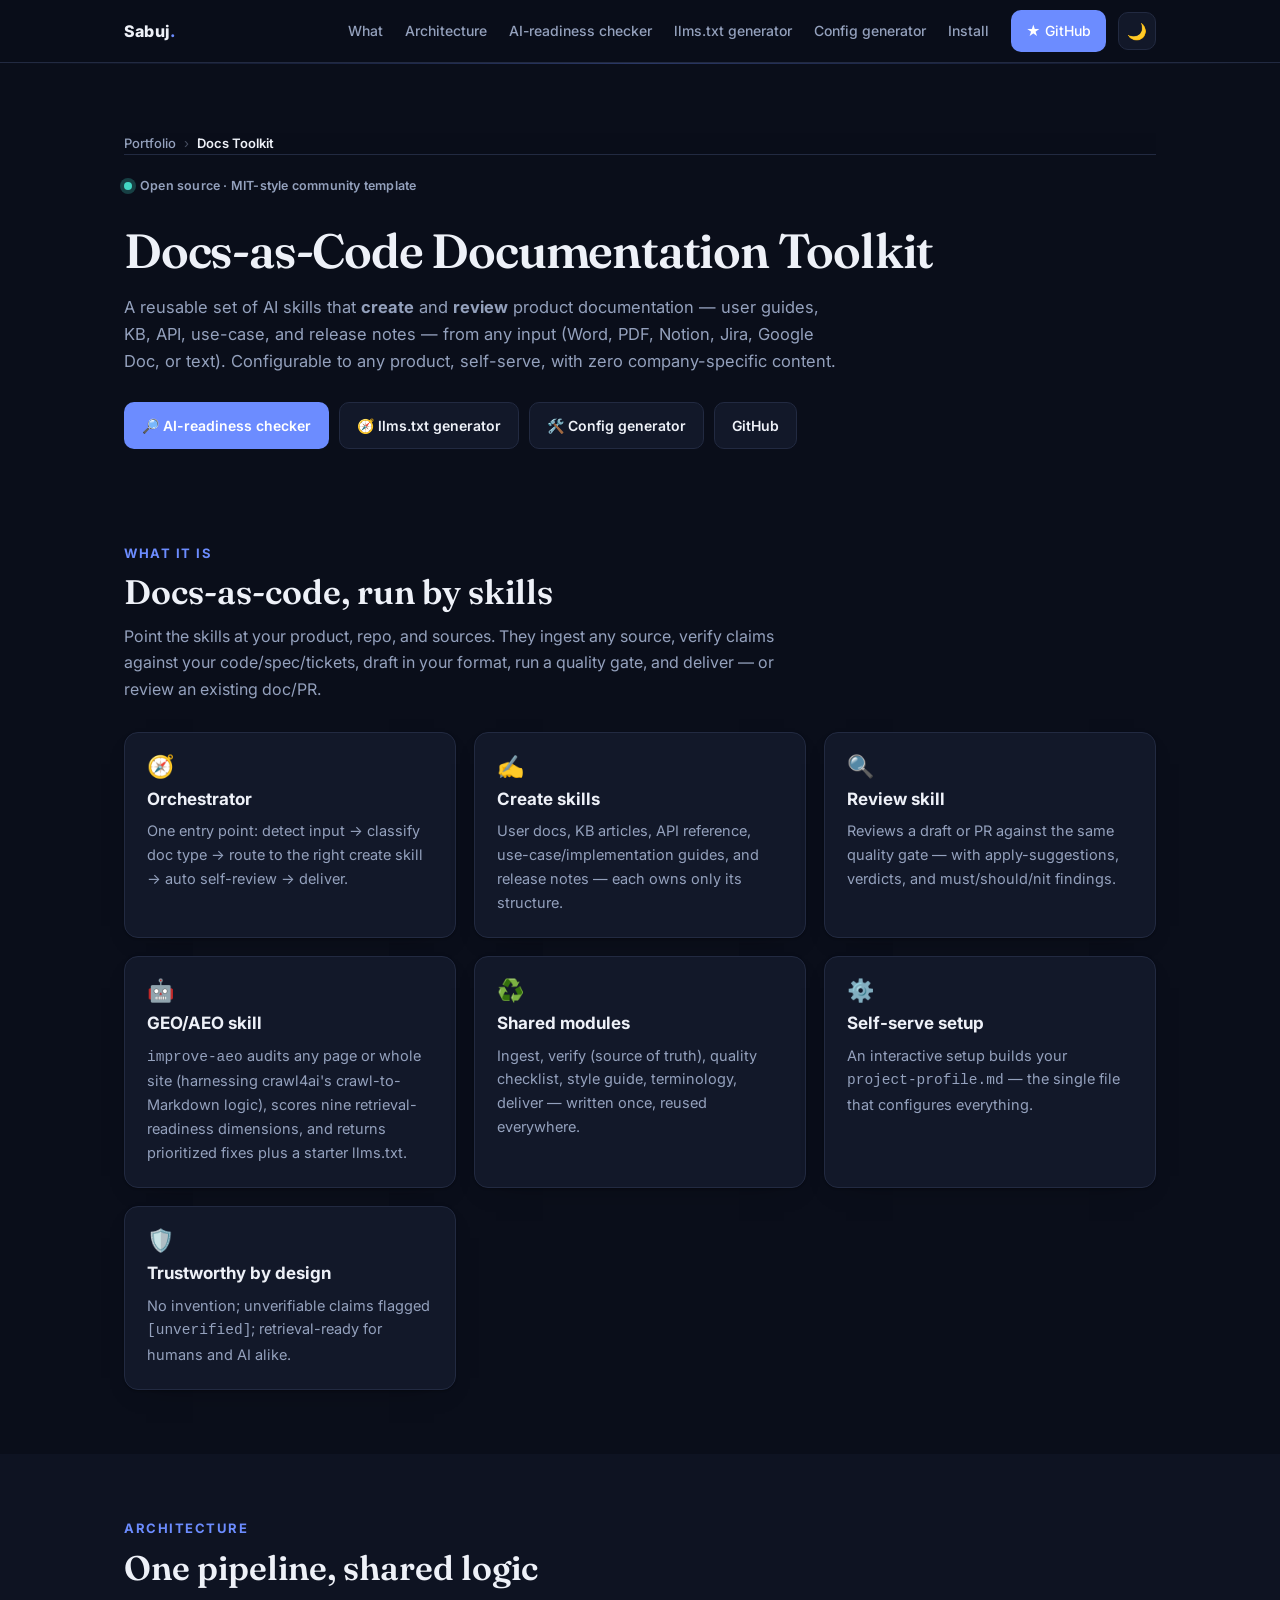
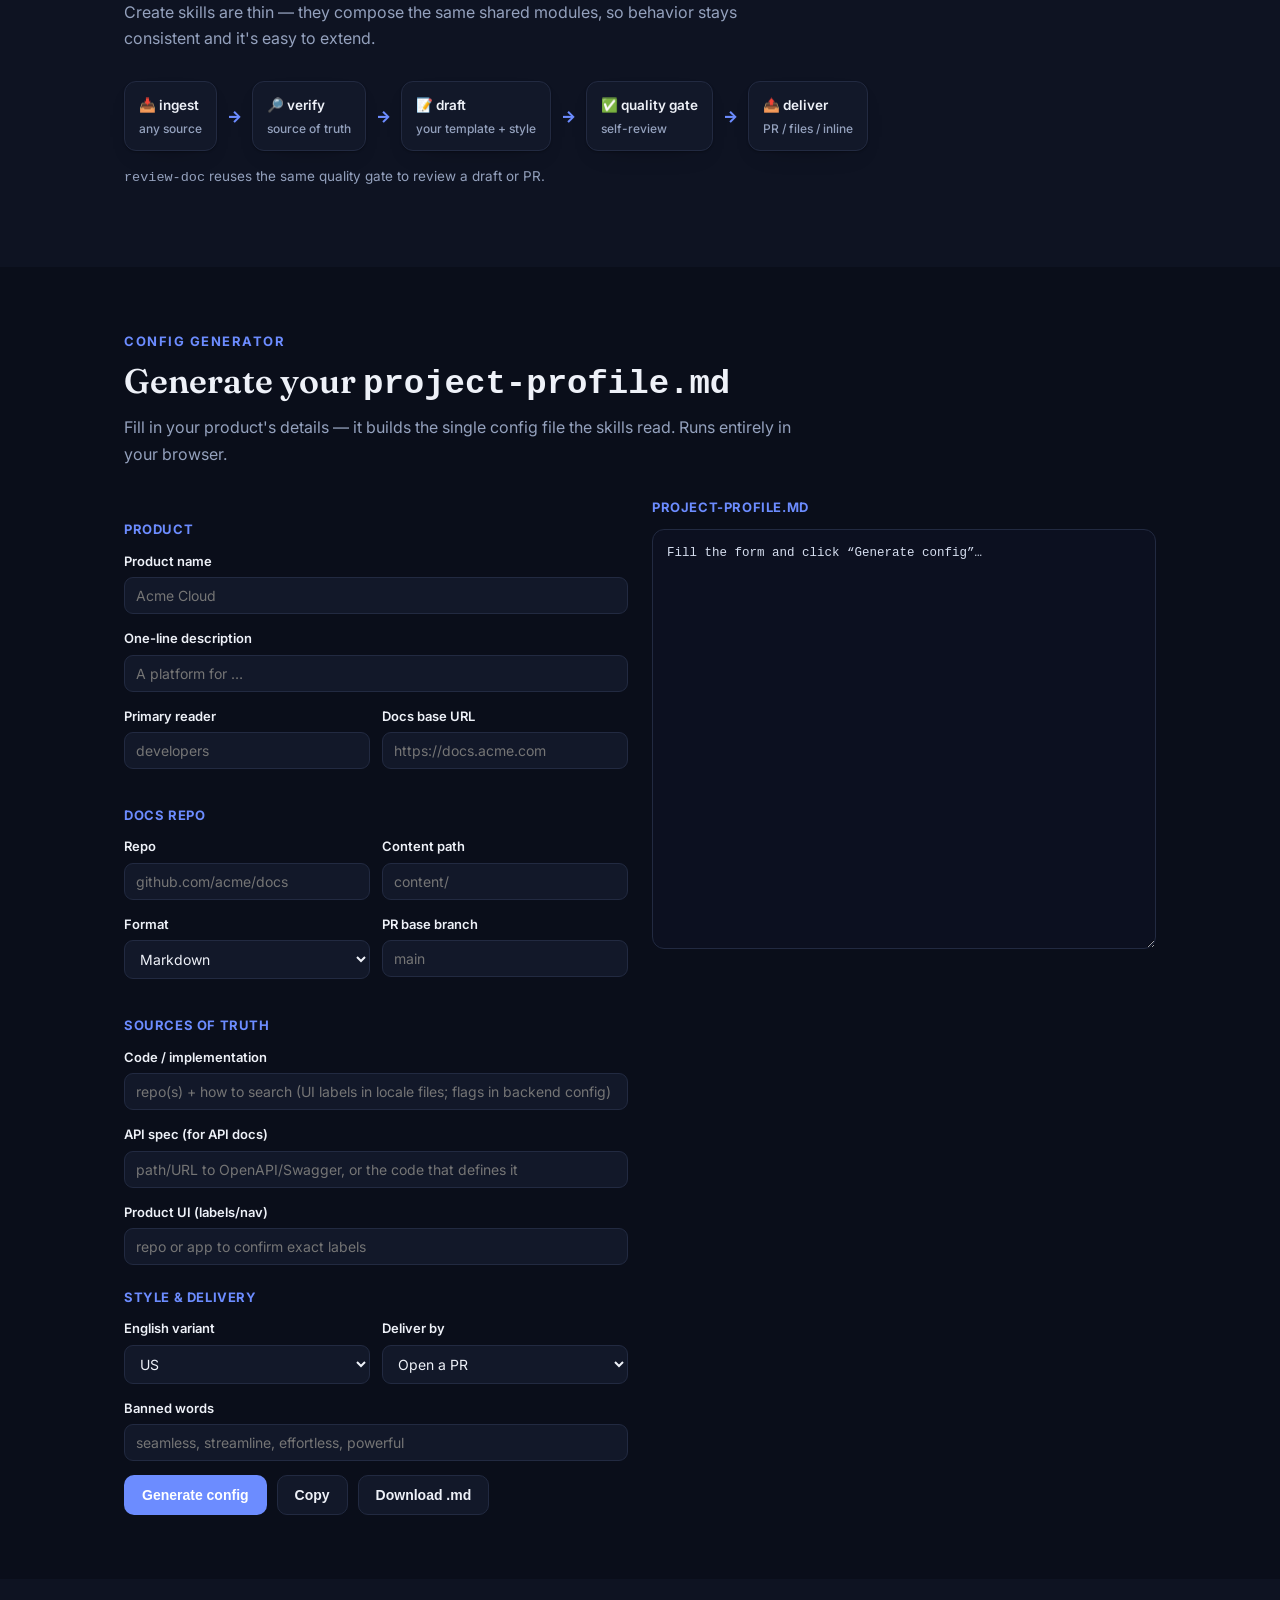
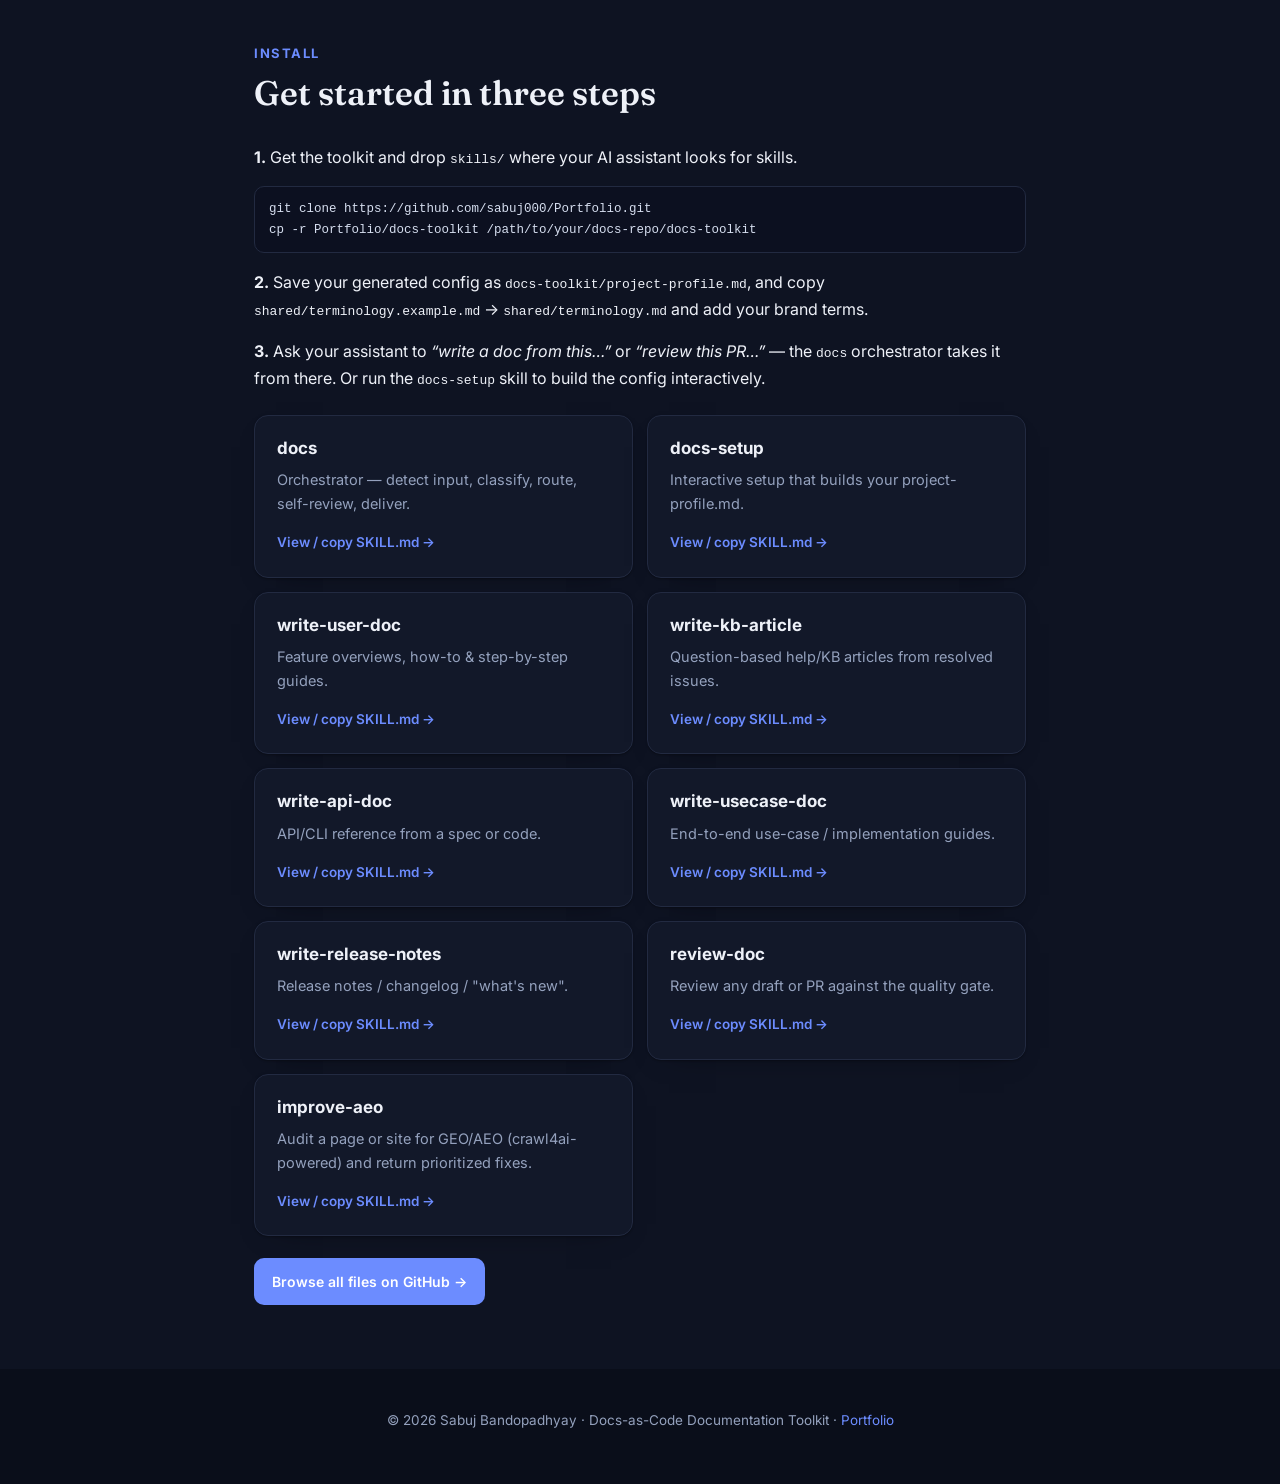
==== commit 0309961a: "Add clickable breadcrumbs + BreadcrumbList schema - Detail pages: replace the top back-link with a s" ====
--- a/docs-toolkit/index.html
+++ b/docs-toolkit/index.html
@@ -54,6 +54,9 @@
   .sv-esc{cursor:pointer; border:1px solid var(--line); background:var(--bg-soft); color:var(--text);
     border-radius:8px; padding:5px 10px; font-size:12px}
 </style>
+<script type="application/ld+json">
+{"@context": "https://schema.org", "@type": "BreadcrumbList", "itemListElement": [{"@type": "ListItem", "position": 1, "name": "Portfolio", "item": "https://sabuj000.github.io/Portfolio/"}, {"@type": "ListItem", "position": 2, "name": "Docs Toolkit", "item": "https://sabuj000.github.io/Portfolio/docs-toolkit/"}]}
+</script>
 </head>
 <body>
 
@@ -79,7 +82,7 @@
 <header class="tk-hero">
   <div class="hero-glow"></div>
   <div class="wrap hero-inner">
-    <a class="back-link" href="../index.html">← Back to portfolio</a>
+    <nav class="crumbs" aria-label="Breadcrumb"><a href="../index.html">Portfolio</a><span class="sep">›</span><span class="here" aria-current="page">Docs Toolkit</span></nav>
     <span class="eyebrow"><span class="dot"></span> Open source · MIT-style community template</span>
     <h1 class="name serif" style="font-size:clamp(30px,5vw,48px)">Docs-as-Code Documentation Toolkit</h1>
     <p class="tagline" style="max-width:720px">A reusable set of AI skills that <b>create</b> and <b>review</b> product
--- a/styles.css
+++ b/styles.css
@@ -276,3 +276,10 @@
   .dropdown a{padding:11px 6px; font-size:15px; border-bottom:1px solid var(--line)}
 }
 .dropdown .nav-note{color:var(--muted); font-weight:400; font-size:11.5px; opacity:.75}
+
+/* BREADCRUMBS */
+.crumbs{display:flex; flex-wrap:wrap; align-items:center; gap:8px; font-size:13px; margin-bottom:16px}
+.crumbs a{color:var(--muted); font-weight:500}
+.crumbs a:hover{color:var(--brand); text-decoration:none}
+.crumbs .sep{color:var(--muted); opacity:.45}
+.crumbs .here{color:var(--text); font-weight:600}
